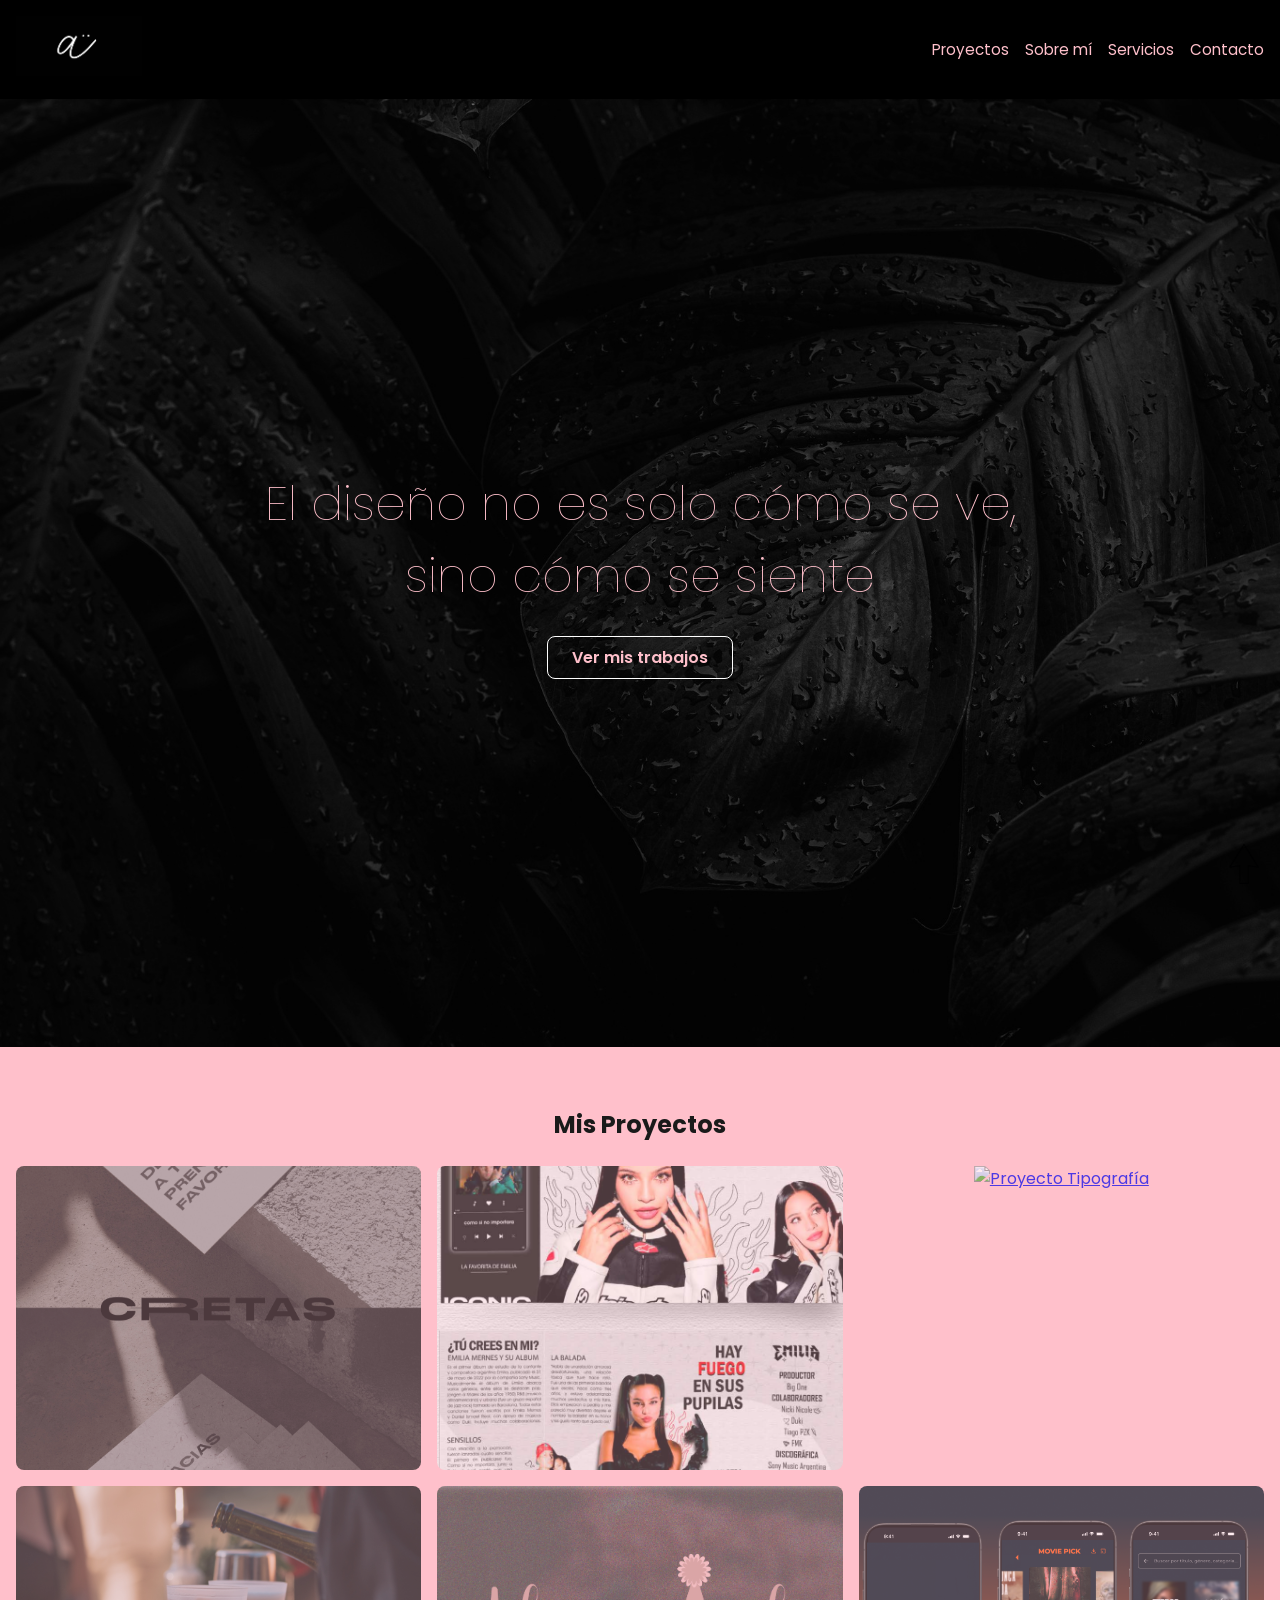
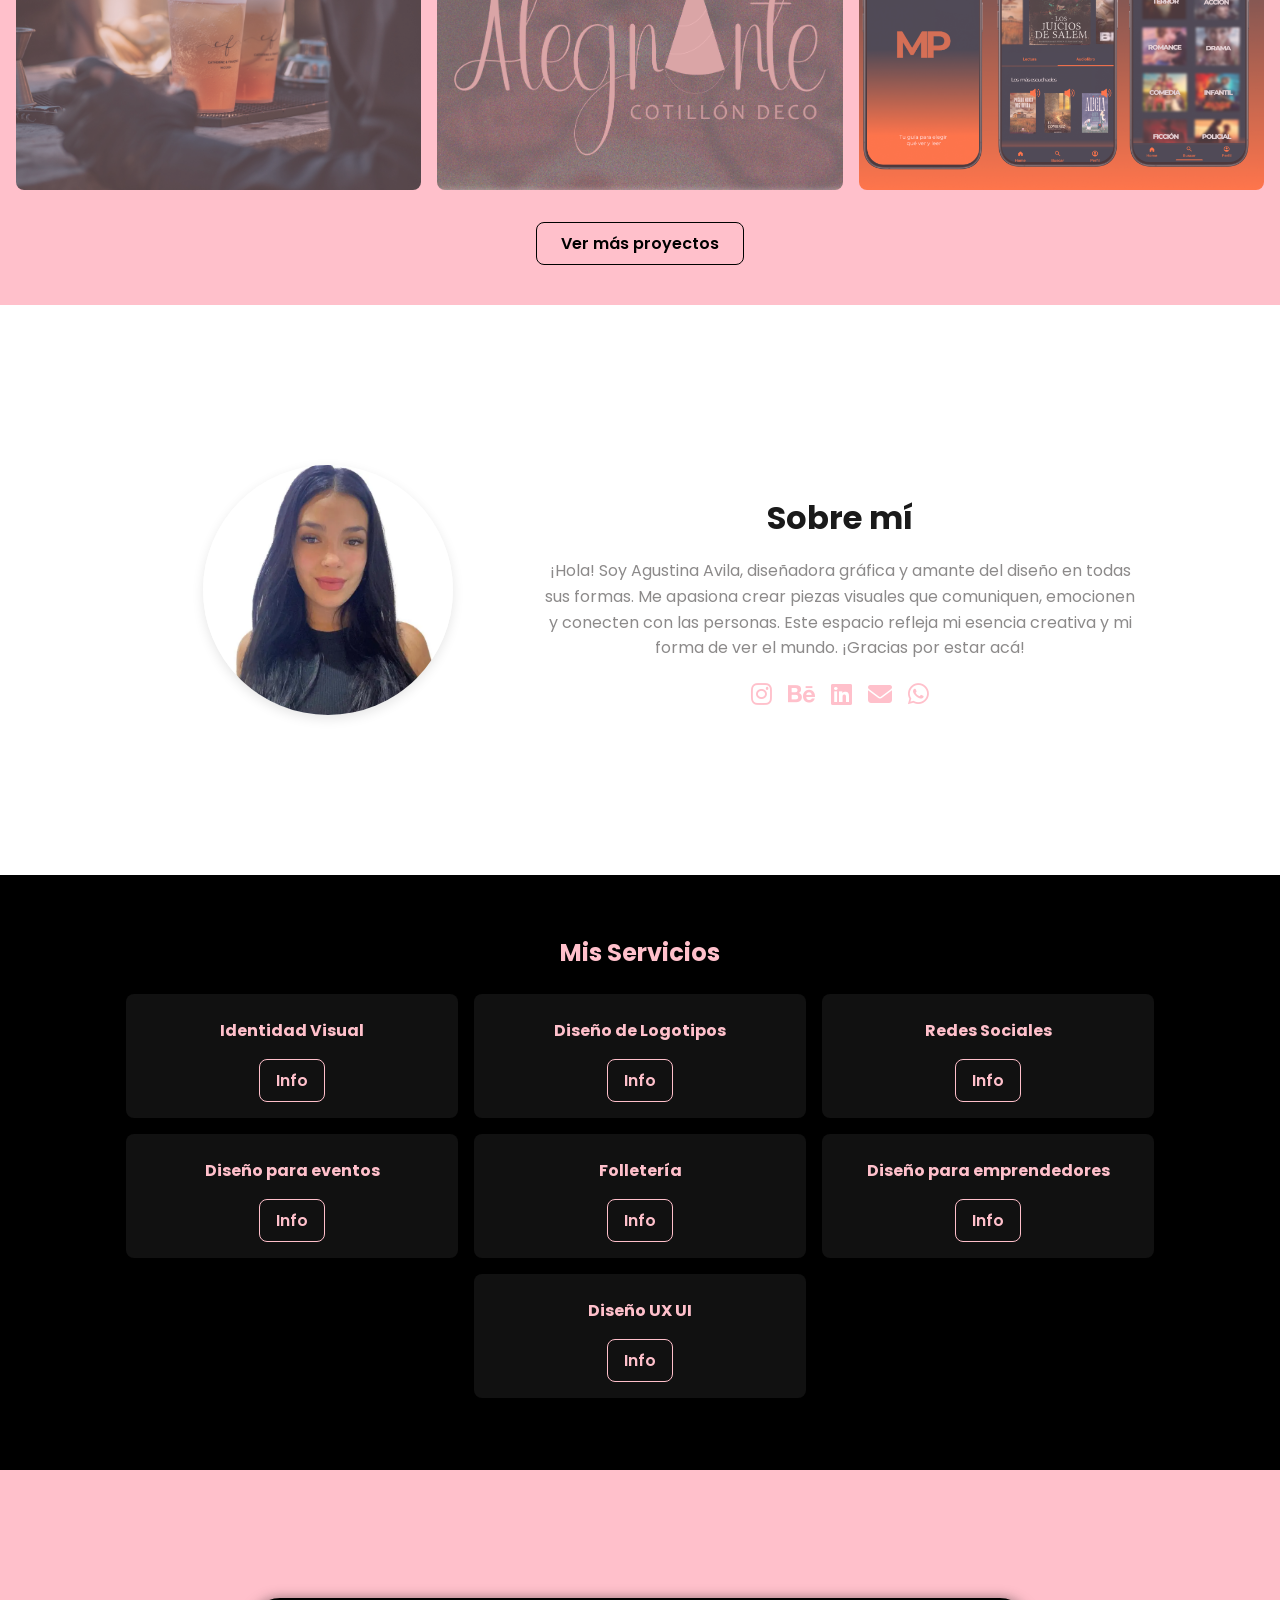
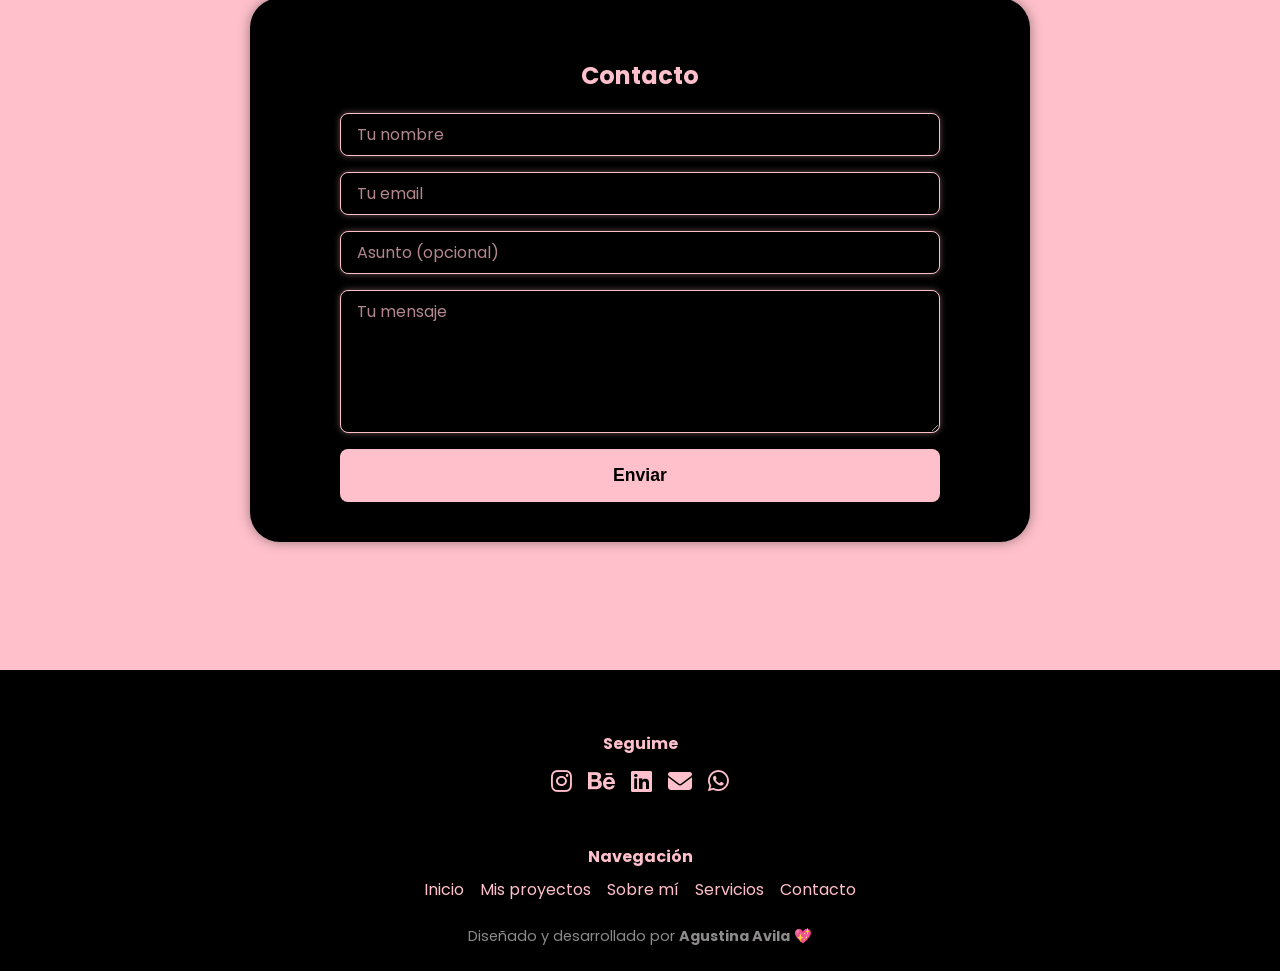
==== index.html @ 0b7abdfb "Primer commit: subir sitio" ====
<!DOCTYPE html>
<html lang="en">

<head>
    <meta charset="UTF-8">
    <meta name="viewport" content="width=device-width, initial-scale=1.0">
    <!-- font -->
    <link href="https://fonts.googleapis.com/css2?family=Poppins:wght@300;400;600;700&display=swap" rel="stylesheet">
    <!-- iconos -->
    <link rel="stylesheet" href="https://cdnjs.cloudflare.com/ajax/libs/font-awesome/6.5.0/css/all.min.css">

    <link rel="stylesheet" href="./assets/css/styles.css">

    <link rel="shortcut icon" href="./assets/img/logo.jpg" type="image/x-icon">

    <title>Agustina Designs</title>
</head>

<body>

    <!-- Barra de navegacion -->
    <header class="navbar">
        <a href="#">
            <img class="logo" src="./assets/img/logo.jpg" alt="Logo Agustina Designs" />
        </a>

        <!-- Checkbox oculto para toggle -->
        <input type="checkbox" id="menu-toggle" hidden />

        <!-- Label que actúa como botón hamburguesa -->
        <label for="menu-toggle" class="menu-icon">
            <i class="fas fa-bars"></i>
        </label>

        <!-- Menú de navegación -->
        <nav class="nav-links">
            <a href="#proyectos">Proyectos</a>
            <a href="#sobremi">Sobre mí</a>
            <a href="#servicios">Servicios</a>
            <a href="#contacto">Contacto</a>
        </nav>
    </header>


    <!-- banner de bienvenida / portada -->
    <section class="hero">
        <div class="hero-content">
            <h1>El diseño no es solo cómo se ve, sino cómo se siente</h1>
            <a href="#proyectos" class="hero-button">Ver mis trabajos</a>
        </div>
    </section>

    <!-- Seccion proyectos -->
    <section id="proyectos" class="proyectos">
        <h2>Mis Proyectos</h2>
        <div class="grid-proyectos">
            <a href="https://www.behance.net/gallery/206554739/CRETAS-design1" target="_blank">
                <img src="./assets/img/img-cretas.jpg" alt="Proyecto Cretas">
            </a>
            <a href="https://www.behance.net/gallery/211068547/Folleteria" target="_blank">
                <img src="./assets/img/img-proyecto-emilia.png" alt="Proyecto Emilia">
            </a>
            <a href="./assets/pdf/proyecto-tipografia.pdf" download>
                <img src="./assets/img/img-proyecto-tipografia.png" alt="Proyecto Tipografía">
            </a>
            <a href="https://www.behance.net/gallery/224689191/Wedding" target="_blank">
                <img src="./assets/img/img-proyeto-casamiento.jpg" alt="Proyecto casamiento">
            </a>
            <a href="https://www.behance.net/gallery/206513381/Deco" target="_blank">
                <img src="./assets/img/img-proyecto-alegrarte.jpg" alt="Proyecto alegrarte">
            </a>
            <a href="https://www.figma.com/proto/r5nTq6IrLncI5zZNa2YI8V/MoviePick?node-id=57-810" target="_blank">
                <img src="./assets/img/proyecto-moviepick.png" alt="Proyecto moviePick">
            </a>
        </div>
        <div class="ver-mas">
            <a href="https://www.behance.net/agustinaavila5" target="_blank" class="boton-ver-mas">
                Ver más proyectos
            </a>
        </div>
    </section>

    <!-- Sobre mí -->
    <section id="sobremi" class="sobremi">
        <div class="sobremi-contenedor">
            <div class="sobremi-imagen">
                <img src="./assets/img/Perfil.webp" alt="Foto de Agustina Avila">
            </div>
            <div class="sobremi-texto">
                <h2>Sobre mí</h2>
                <p>¡Hola! Soy Agustina Avila, diseñadora gráfica y amante del diseño en todas sus formas. Me apasiona
                    crear piezas visuales que comuniquen, emocionen y conecten con las personas. Este espacio refleja mi esencia creativa y mi forma de ver el mundo. ¡Gracias por
                    estar acá!</p>
                <div class="footer-section redes">
                    <div class="iconos-redes sobre-mi">
                        <a href="https://www.instagram.com/agustinadesigns" target="_blank" aria-label="Instagram">
                            <i class="fab fa-instagram"></i>
                        </a>
                        <a href="https://www.behance.net/agustinaavila5" target="_blank" aria-label="Behance">
                            <i class="fab fa-behance"></i>
                        </a>
                        <a href="https://www.linkedin.com/in/agustina-avila05" target="_blank" aria-label="LinkedIn">
                            <i class="fab fa-linkedin"></i>
                        </a>
                        <a href="mailto:agustinaavila05@gmail.com" aria-label="Email">
                            <i class="fas fa-envelope"></i>
                        </a>
                        <a href="https://wa.me/5491156070568" target="_blank" aria-label="WhatsApp">
                            <i class="fab fa-whatsapp"></i>
                        </a>
                    </div>
                </div>
            </div>
        </div>
    </section>

    <!-- Servicios -->
    <section id="servicios" class="servicios">
        <h2>Mis Servicios</h2>
        <div class="grid-servicios">
            <div class="card-servicio">
                <h3>Identidad Visual</h3>
                <a href="https://wa.me/5491156070568?text=Hola%20Agustina!%20Quiero%20más%20info%20sobre%20Identidad%20Visual"
                    target="_blank" class="btn-servicio">Info</a>
            </div>

            <div class="card-servicio">
                <h3>Diseño de Logotipos</h3>
                <a href="https://wa.me/5491156070568?text=Hola%20Agustina!%20Quiero%20más%20info%20sobre%20Diseño%20de%20Logotipos"
                    target="_blank" class="btn-servicio">Info</a>
            </div>

            <div class="card-servicio">
                <h3>Redes Sociales</h3>
                <a href="https://wa.me/5491156070568?text=Hola%20Agustina!%20Quiero%20más%20info%20sobre%20Diseño%20para%20Redes%20Sociales"
                    target="_blank" class="btn-servicio">Info</a>
            </div>

            <div class="card-servicio">
                <h3>Diseño para eventos</h3>
                <a href="https://wa.me/5491156070568?text=Hola%20Agustina!%20Quiero%20más%20info%20sobre%20Diseño%20para%20Redes%20Sociales"
                    target="_blank" class="btn-servicio">Info</a>
            </div>
            <div class="card-servicio">
                <h3>Folletería</h3>
                <a href="https://wa.me/5491156070568?text=Hola%20Agustina!%20Quiero%20más%20info%20sobre%20Diseño%20para%20Redes%20Sociales"
                    target="_blank" class="btn-servicio">Info</a>
            </div>
            <div class="card-servicio">
                <h3>Diseño para emprendedores</h3>
                <a href="https://wa.me/5491156070568?text=Hola%20Agustina!%20Quiero%20más%20info%20sobre%20Diseño%20para%20Redes%20Sociales"
                    target="_blank" class="btn-servicio">Info</a>
            </div>
            <div class="card-servicio">
                <h3>Diseño UX UI</h3>
                <a href="https://wa.me/5491156070568?text=Hola%20Agustina!%20Quiero%20más%20info%20sobre%20Diseño%20para%20Redes%20Sociales"
                    target="_blank" class="btn-servicio">Info</a>
            </div>
        </div>
    </section>

    <!-- Seccion contacto -->
    <section class="contacto" id="contacto">
        <div class="contacto-contenedor">
            <h2>Contacto</h2>
            <form action="https://formspree.io/f/mqabbegp" method="POST" class="formulario-contacto">
                <input type="text" name="name" placeholder="Tu nombre" required />
                <input type="email" name="email" placeholder="Tu email" required />
                <input type="text" name="subject" placeholder="Asunto (opcional)" />
                <textarea name="message" rows="5" placeholder="Tu mensaje" required></textarea>

                <!-- Para redirigir a una página de gracias -->
                <input type="hidden" name="_redirect" value="gracias.html" />

                <button type="submit" class="btn-contacto">Enviar</button>
            </form>
        </div>
    </section>


    <!-- Footer -->
    <footer class="footer">
        <div class="footer-content">

            <div class="footer-section redes">
                <h4>Seguime</h4>
                <div class="iconos-redes">
                    <a href="https://www.instagram.com/agustinadesigns" target="_blank" aria-label="Instagram">
                        <i class="fab fa-instagram"></i>
                    </a>
                    <a href="https://www.behance.net/agustinaavila5" target="_blank" aria-label="Behance">
                        <i class="fab fa-behance"></i>
                    </a>
                    <a href="https://www.linkedin.com/in/agustina-avila05" target="_blank" aria-label="LinkedIn">
                        <i class="fab fa-linkedin"></i>
                    </a>
                    <a href="mailto:agustinaavila05@gmail.com" aria-label="Email">
                        <i class="fas fa-envelope"></i>
                    </a>
                    <a href="https://wa.me/5491156070568" target="_blank" aria-label="WhatsApp">
                        <i class="fab fa-whatsapp"></i>
                    </a>
                </div>
            </div>

            <div class="footer-section nav-footer">
                <h4>Navegación</h4>
                <nav class="footer-nav-links">
                    <a href="#">Inicio</a>
                    <a href="#proyectos">Mis proyectos</a>
                    <a href="#sobremi">Sobre mí</a>
                    <a href="#servicios">Servicios</a>
                    <a href="#contacto">Contacto</a>
                </nav>
            </div>

            <div class="footer-section creditos">
                <p>Diseñado y desarrollado por <strong>Agustina Avila</strong> 💖</p>
            </div>

        </div>
    </footer>

    <!-- flecha para subir -->
    <a href="#" class="btn-subir">
        <img src="./assets/img/flecha.png" alt="Ir arriba">
    </a>

</body>

</html>
---- assets/css/styles.css ----
:root {
    --color-blanco: #ffffff;
    --color-text: #1a1a1a;
    --color-link: #333333;
    --color-gris: #8c8a8a;
    --color-negro: #000000;
    --color-rosa: pink;

    --font-primary: 'Poppins', sans-serif;
    --font-lighter: 'lighter';

    --spacing-xs: 4px;
    --spacing-sm: 8px;
    --spacing-md: 16px;
    --spacing-lg: 24px;
    --spacing-xl: 40px;

    --max-width: 768px;
    --border-radius: 8px;
}


body {
    font-family: var(--font-primary);
    margin: 0;
}

/* El label (botón hamburguesa) solo se muestra en mobile */
.menu-icon {
    font-size: 2rem;
    color: var(--color-rosa);
    cursor: pointer;
    display: block;
    user-select: none;
}

/* Por defecto en mobile: ocultamos el menú */
.nav-links {
    display: none;
    flex-direction: column;
    gap: var(--spacing-sm);
    background-color: var(--color-negro);
    padding: var(--spacing-md);
    position: absolute;
    top: 70px;
    right: 0;
    left: 0;
    z-index: 1000;
}


/* Checkbox activado: menú visible */
#menu-toggle:checked+.menu-icon+.nav-links {
    display: flex;
}


.navbar {
    display: flex;
    justify-content: space-between;
    align-items: center;
    padding: var(--spacing-md);
    background-color: var(--color-negro);
    position: sticky;
    top: 0;
    z-index: 1000;
}

.nav-links a {
    font-size: 1.2rem;
    padding: var(--spacing-sm) 0;
    border-bottom: 1px solid var(--color-rosa);
    color: var(--color-rosa);
    text-decoration: none;
}

.nav-links a:hover {
    color: var(--color-link);
}


.logo {
    height: 60px;
    width: auto;
    object-fit: contain;
}

.logo:hover {
    transform: scale(1.03);
}

.hero {
    background-image: url('../img/portada.jpg');
    background-size: cover;
    background-position: center;
    background-repeat: no-repeat;
    height: 100vh;
    display: flex;
    align-items: center;
    justify-content: center;
    padding: var(--spacing-lg);
    text-align: center;
    color: var(--color-blanco);
    position: relative;
}

/* Fondo oscuro semi-transparente encima de la imagen */
.hero::before {
    content: "";
    position: absolute;
    inset: 0;
    background: rgba(0, 0, 0, 0.5);
    z-index: 0;
}

.hero-content {
    position: relative;
    z-index: 1;
    max-width: var(--max-width);
}

.hero-content h1 {
    font-size: 3rem;
    font-weight: 100;
    margin-bottom: var(--spacing-lg);
    color: var(--color-rosa);
    margin-top: 0;
}

.hero-button {
    display: inline-block;
    padding: var(--spacing-sm) var(--spacing-lg);
    background-color: transparent;
    color: var(--color-rosa);
    border: solid 1px var(--color-blanco);
    text-decoration: none;
    font-weight: 600;
    border-radius: var(--border-radius);
    transition: background-color 0.3s ease, color 0.3s ease;
}

.hero-button:hover {
    background-color: var(--color-rosa);
    color: var(--color-negro);
    border: solid 1px var(--color-negro);
}


.proyectos {
    padding: var(--spacing-xl) var(--spacing-md);
    background-color: var(--color-rosa);
    text-align: center;
}

.proyectos h2 {
    font-size: 1.5rem;
    margin-bottom: var(--spacing-lg);
    color: var(--color-text);
}

/* Layout base (scroll carrusel para mobile) */
.grid-proyectos {
    display: flex;
    overflow-x: auto;
    scroll-snap-type: x mandatory;
    gap: var(--spacing-md);
    padding-bottom: var(--spacing-sm);
    scroll-behavior: smooth;
}

.grid-proyectos a {
    position: relative;
    flex: 0 0 80%;
    scroll-snap-align: center;
    aspect-ratio: 4 / 3;
    border-radius: var(--border-radius);
    overflow: hidden;
    display: block;
}

.grid-proyectos img {
    width: 100%;
    height: 100%;
    object-fit: cover;
    opacity: 0.7;
    transition: opacity 0.3s ease, transform 0.3s ease;
}

.grid-proyectos a:hover img {
    opacity: 1;
    transform: scale(1.03);
}

.ver-mas {
    margin-top: var(--spacing-lg);
    text-align: center;
}

.boton-ver-mas {
    display: inline-block;
    padding: var(--spacing-sm) var(--spacing-lg);
    background-color: transparent;
    border: solid 1px var(--color-negro);
    color: var(--color-negro);
    text-decoration: none;
    font-weight: 600;
    border-radius: var(--border-radius);
    transition: background-color 0.3s ease, color 0.3s ease;
}

.boton-ver-mas:hover {
    background-color: var(--color-negro);
    color: var(--color-rosa);
}

.btn-subir {
    position: fixed;
    bottom: var(--spacing-md);
    right: var(--spacing-md);
    z-index: 1000;
    width: 40px;
    height: 40px;
    cursor: pointer;
    transition: opacity 0.3s ease, transform 0.3s ease;
}

.btn-subir:hover {
    opacity: 1;
    transform: scale(1.5);
}

.btn-subir img {
    width: 100%;
    height: 100%;
    object-fit: contain;
}

.footer {
    background-color: var(--color-negro);
    color: var(--color-blanco);
    padding: var(--spacing-xl) var(--spacing-md) var(--spacing-lg);
    text-align: center;
}

.footer-content {
    display: flex;
    flex-direction: column;
    align-items: center;
    gap: var(--spacing-lg);
}

.footer-section h4 {
    font-size: 1rem;
    margin-bottom: var(--spacing-sm);
    color: var(--color-rosa);
}

.iconos-redes {
    display: flex;
    gap: var(--spacing-md);
    justify-content: center;
    flex-wrap: wrap;
}

.iconos-redes a {
    color: var(--color-rosa);
    font-size: 1.5rem;
    transition: transform 0.3s ease, color 0.3s ease;
}

.iconos-redes a:hover {
    transform: scale(1.2);
    color: var(--color-blanco);
}

.sobre-mi a:hover {
    transform: scale(1.2);
    color: var(--color-negro);
}

.footer-nav-links {
    display: flex;
    gap: var(--spacing-md);
    flex-wrap: wrap;
    justify-content: center;
}

.footer-nav-links a {
    color: var(--color-rosa);
    text-decoration: none;
    font-weight: 400;
    transition: color 0.3s ease;
}

.footer-nav-links a:hover {
    color: var(--color-gris);
}

.creditos p {
    font-size: 0.9rem;
    color: var(--color-gris);
    margin: 0;
}

.sobremi {
    background-color: var(--color-blanco);
    padding: 10rem var(--spacing-md);
}

.sobremi-contenedor {
    display: flex;
    flex-direction: column;
    align-items: center;
    gap: var(--spacing-lg);
    max-width: 1000px;
    margin: 0 auto;
}

.sobremi-imagen img {
    width: 250px;
    height: 250px;
    object-fit: cover;
    border-radius: 50%;
    box-shadow: 0 4px 12px rgba(0, 0, 0, 0.1);
    transition: transform 0.3s ease;
}

.sobremi-imagen img:hover {
    transform: scale(1.03);
}

.sobremi-texto {
    text-align: center;
    max-width: 600px;
}

.sobremi-texto h2 {
    font-size: 2rem;
    color: var(--color-text);
    margin-bottom: var(--spacing-md);
}

.sobremi-texto p {
    font-size: 1rem;
    line-height: 1.6;
    color: var(--color-gris);
}

.servicios {
    background-color: var(--color-negro);
    color: var(--color-rosa);
    padding: var(--spacing-xl) var(--spacing-md);
    text-align: center;
}

.servicios h2 {
    font-size: 1.5rem;
    margin-bottom: var(--spacing-lg);
}

.grid-servicios {
    margin-bottom: var(--spacing-lg);
    display: flex;
    overflow-x: auto;
    scroll-snap-type: x mandatory;
    gap: var(--spacing-md);
    padding-bottom: var(--spacing-sm);
    scroll-behavior: smooth;
}

.card-servicio {
    flex: 0 0 80%;
    scroll-snap-align: center;
    max-width: 300px;
    background-color: #111;
    border-radius: var(--border-radius);
    padding: var(--spacing-md);
    display: flex;
    flex-direction: column;
    align-items: center;
    text-align: center;
    gap: var(--spacing-sm);
    transition: transform 0.3s ease;
}


.card-servicio:hover {
    transform: scale(1.03);
}

.icono-servicio {
    font-size: 2rem;
    color: var(--color-rosa);
}

.card-servicio h3 {
    font-size: 1rem;
    margin: var(--spacing-sm) 0;
}

.btn-servicio {
    background-color: transparent;
    color: var(--color-rosa);
    border: 1px solid var(--color-rosa);
    border-radius: var(--border-radius);
    padding: var(--spacing-sm) var(--spacing-md);
    text-decoration: none;
    font-weight: 600;
    transition: background-color 0.3s ease, color 0.3s ease;
}

.btn-servicio:hover {
    background-color: var(--color-rosa);
    color: var(--color-negro);
}


.contacto {
    background-color: var(--color-rosa);
    padding: 4rem 1.5rem;
    /* menos padding para móvil */
}

.contacto-contenedor {
    background-color: var(--color-negro);
    color: var(--color-rosa);
    padding: var(--spacing-lg) var(--spacing-md);
    max-width: 100%;
    /* que ocupe todo el ancho en móvil */
    margin: 0 auto;
    border-radius: 30px;
    box-shadow: 0 0 12px rgba(43, 43, 43, 0.5);
    text-align: center;
}

.formulario-contacto {
    display: flex;
    flex-direction: column;
    gap: var(--spacing-md);
    width: 100%;
}

.formulario-contacto input,
.formulario-contacto textarea {
    background-color: var(--color-negro);
    border: 1.5px solid var(--color-rosa);
    border-radius: var(--border-radius);
    color: var(--color-rosa);
    padding: var(--spacing-sm) var(--spacing-md);
    font-size: 1rem;
    font-family: var(--font-primary);
    transition: border-color 0.3s ease;
    resize: vertical;
    outline: none;
    box-shadow: 0 0 6px rgba(255, 192, 203, 0.4);
}

.formulario-contacto input::placeholder,
.formulario-contacto textarea::placeholder {
    color: var(--color-rosa);
    opacity: 0.7;
}

.formulario-contacto input:focus,
.formulario-contacto textarea:focus {
    border-color: var(--color-blanco);
    box-shadow: 0 0 10px var(--color-rosa);
}

.btn-contacto {
    background-color: var(--color-rosa);
    color: var(--color-negro);
    border: none;
    border-radius: var(--border-radius);
    padding: var(--spacing-md);
    font-weight: 700;
    font-size: 1.1rem;
    cursor: pointer;
    transition: background-color 0.3s ease, box-shadow 0.3s ease;
}

.btn-contacto:hover,
.btn-contacto:focus {
    background-color: var(--color-negro);
    color: var(--color-rosa);
    border: solid 1px;
}

/* Tablet: 2 columnas */
@media (min-width: 768px) {

    .navbar {
        display: flex;
        justify-content: space-between;
        align-items: center;
        padding: var(--spacing-md);
        background-color: var(--color-negro);
        position: sticky;
        top: 0;
        z-index: 1000;
    }

    .menu-icon {
        display: none;
    }

    .nav-links {
        display: flex !important;
        flex-direction: row;
        gap: var(--spacing-md);
        background-color: transparent;
        padding: 0;
        position: static;
    }

    .nav-links a {
        padding: 0;
        border: none;
        font-size: 0.95rem;
    }

    .grid-proyectos {
        display: grid;
        grid-template-columns: repeat(2, 1fr);
        gap: var(--spacing-md);
        overflow: visible;
    }

    .grid-servicios {
        display: grid;
        grid-template-columns: repeat(2, 1fr);
        overflow: visible;
    }

    .sobremi-contenedor {
        flex-direction: row;
        align-items: center;
        text-align: left;
    }

    .sobremi-imagen {
        flex: 1;
        display: flex;
        justify-content: center;
    }

    .sobremi-texto {
        flex: 2;
    }

    .contacto {
        padding: 6rem var(--spacing-md);
    }

    .contacto-contenedor {
        max-width: var(--max-width);
        padding: var(--spacing-xl) var(--spacing-xl);
        text-align: left;
    }

    .formulario-contacto {
        max-width: 600px;
        margin: 0 auto;
    }
}

/* Desktop: 3 columnas */
@media (min-width: 1024px) {
    .grid-proyectos {
        grid-template-columns: repeat(3, 1fr);
    }

    .grid-servicios {
        display: flex;
        flex-wrap: wrap;
        gap: var(--spacing-md);
        justify-content: center;
    }

    .contacto {
        padding: 8rem var(--spacing-lg);
    }

    .contacto-contenedor {
        max-width: 700px;
        padding: var(--spacing-xl) var(--spacing-xl);
        text-align: center;
    }
}
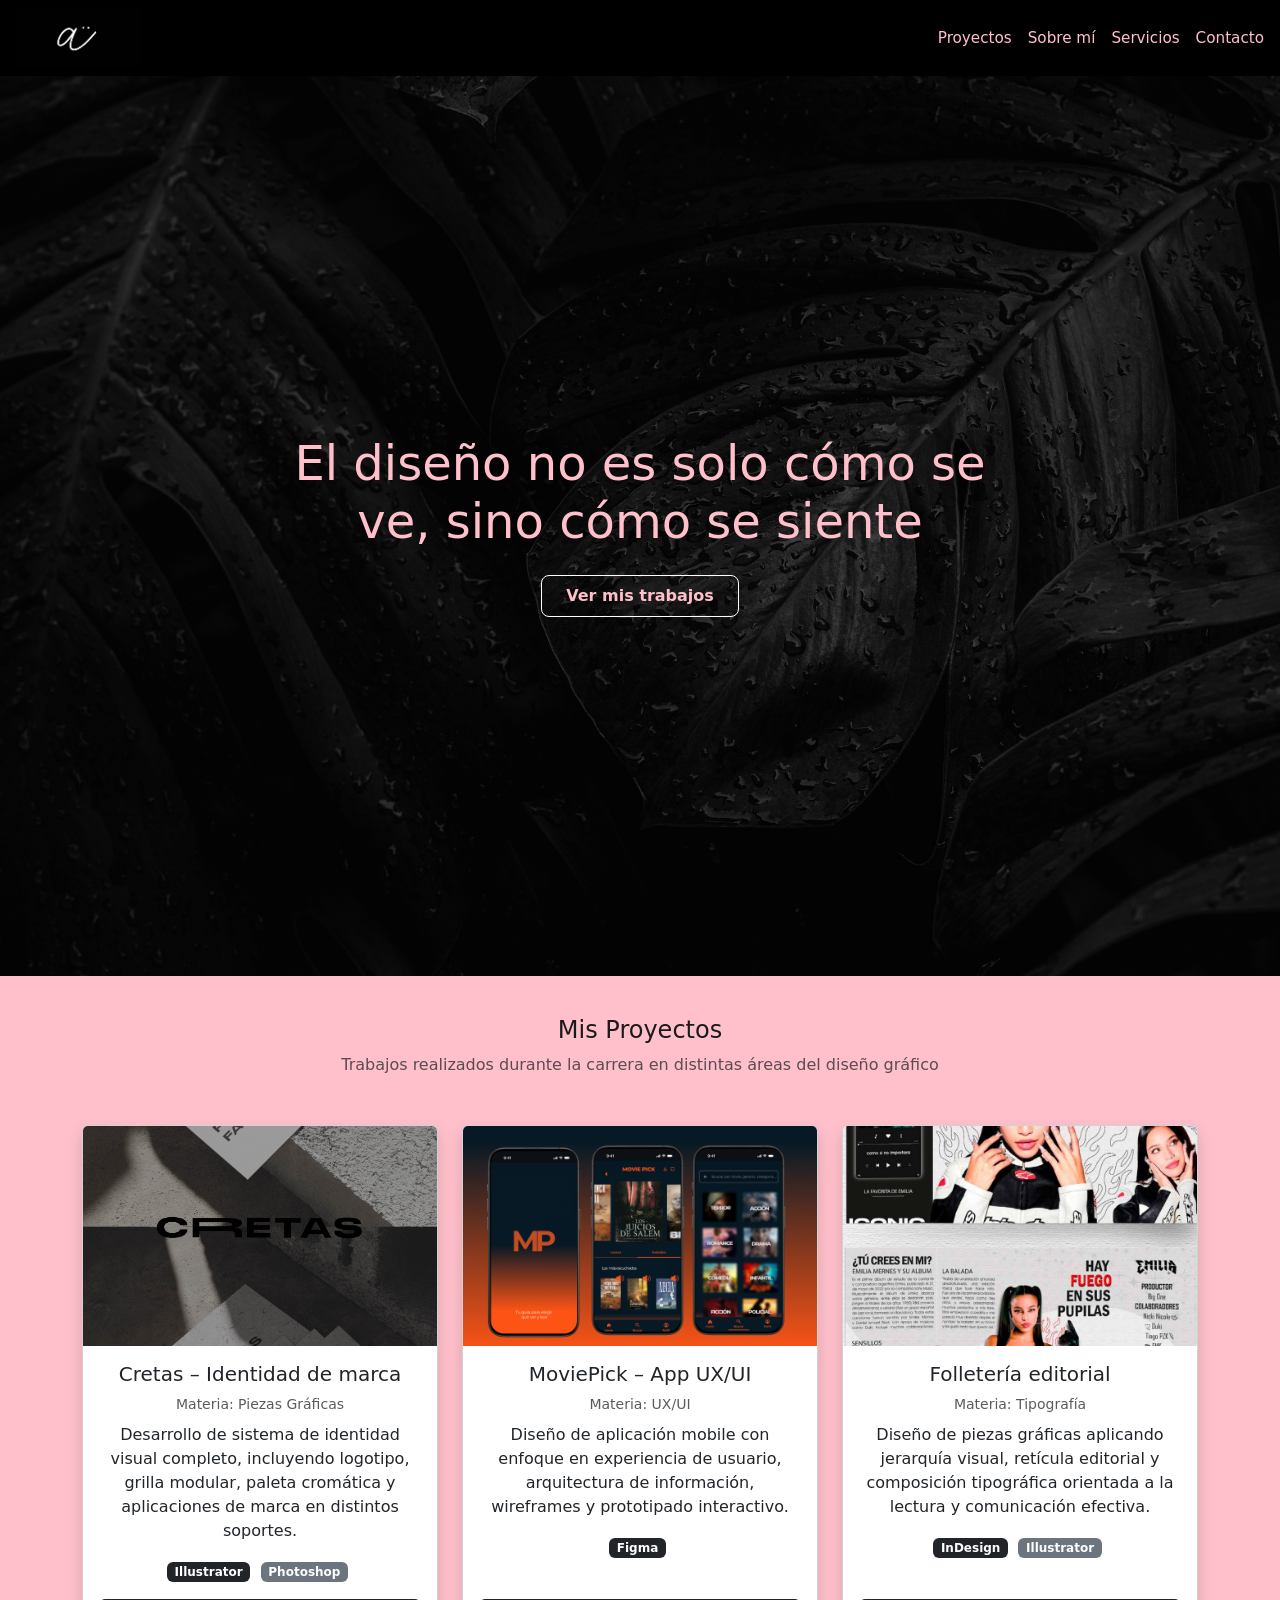
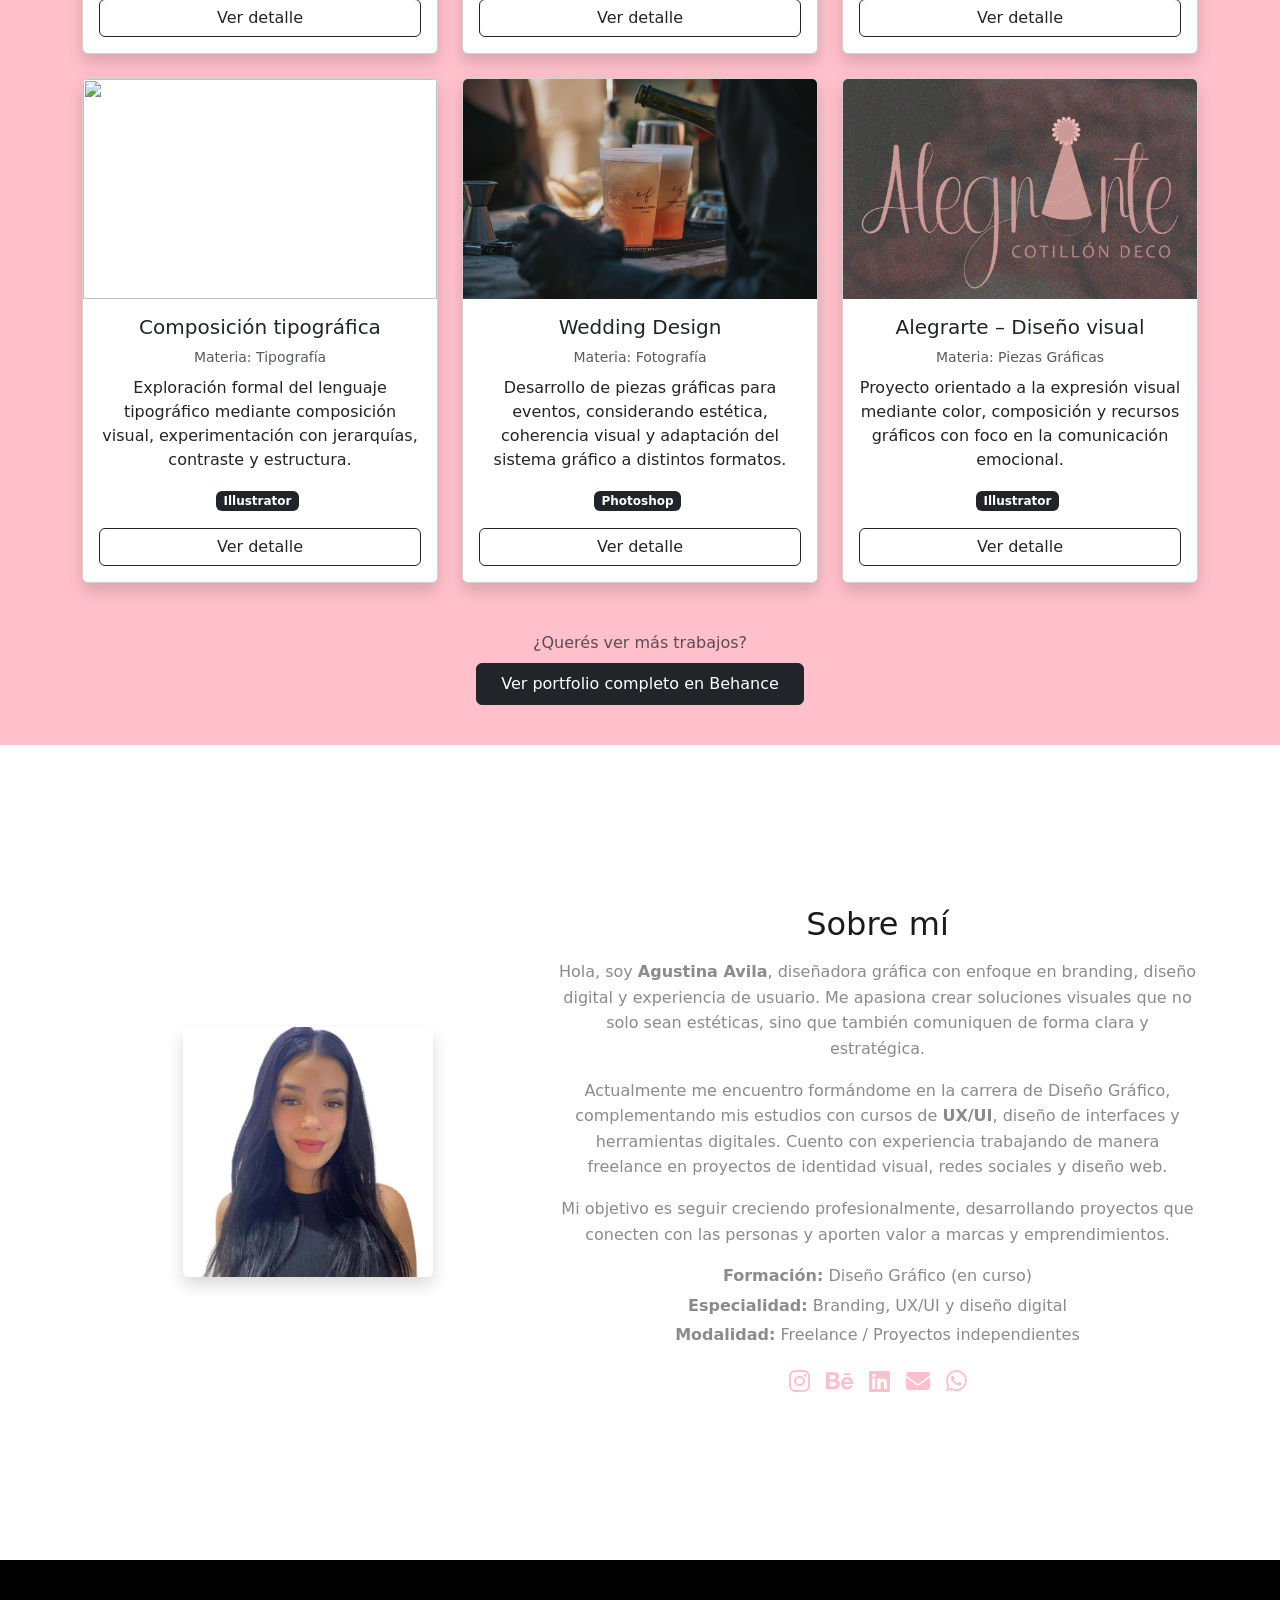
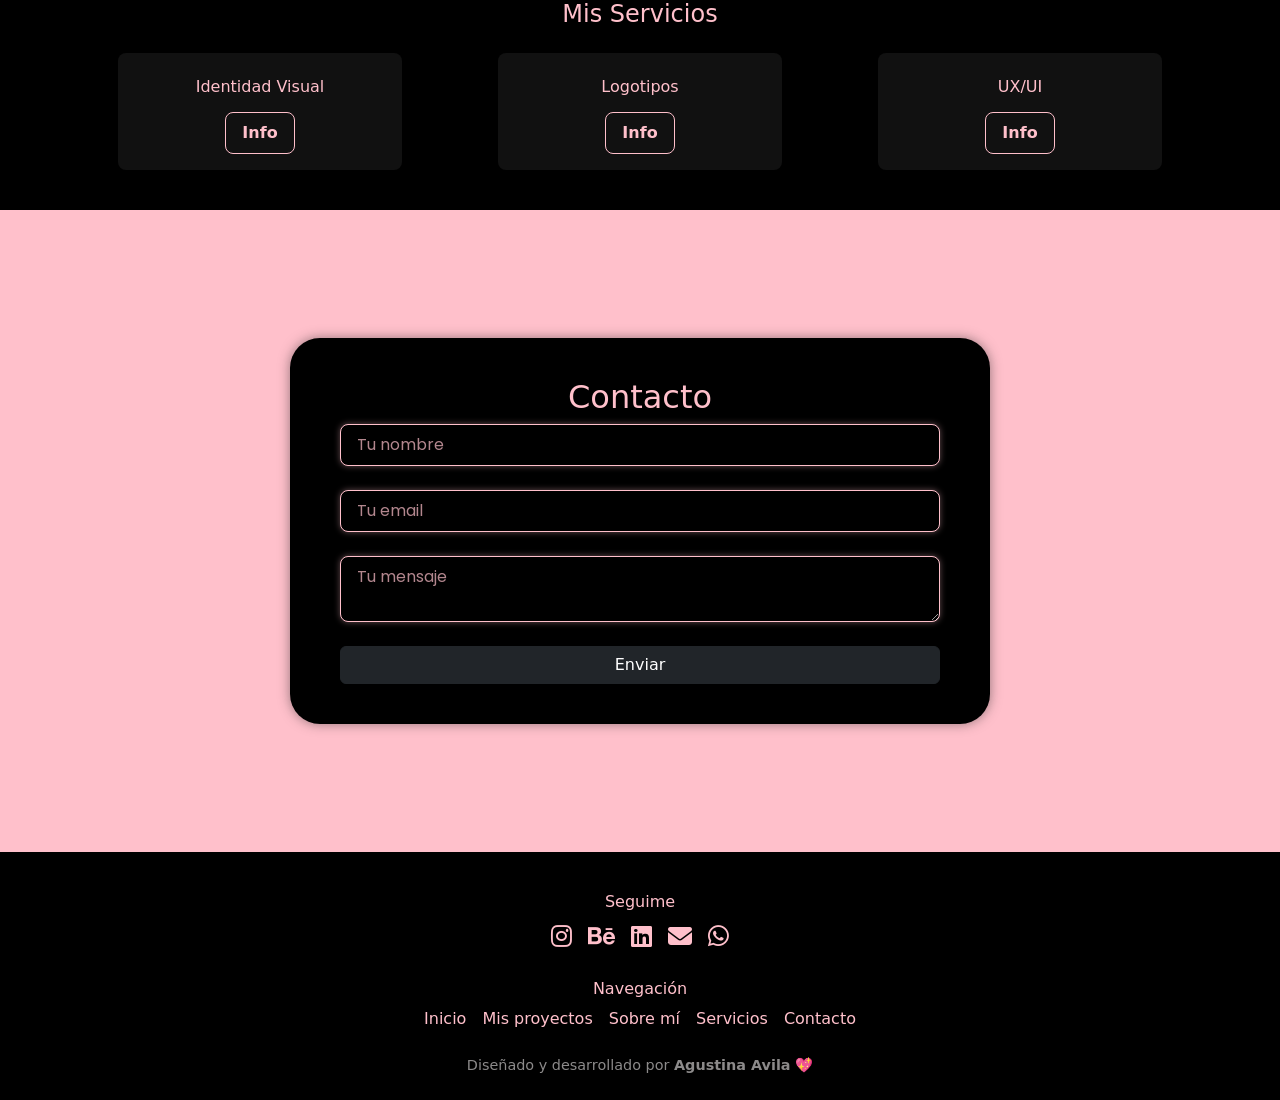
==== commit 2a79b2f2: "update" ====
--- a/index.html
+++ b/index.html
@@ -1,231 +1,810 @@
-<!DOCTYPE html>
+<!doctype html>
 <html lang="en">
-
-<head>
-    <meta charset="UTF-8">
-    <meta name="viewport" content="width=device-width, initial-scale=1.0">
-    <!-- font -->
-    <link href="https://fonts.googleapis.com/css2?family=Poppins:wght@300;400;600;700&display=swap" rel="stylesheet">
-    <!-- iconos -->
-    <link rel="stylesheet" href="https://cdnjs.cloudflare.com/ajax/libs/font-awesome/6.5.0/css/all.min.css">
-
-    <link rel="stylesheet" href="./assets/css/styles.css">
-
-    <link rel="shortcut icon" href="./assets/img/logo.jpg" type="image/x-icon">
+  <head>
+    <meta charset="UTF-8" />
+    <meta name="viewport" content="width=device-width, initial-scale=1.0" />
+
+    <!-- fonts -->
+    <link
+      href="https://fonts.googleapis.com/css2?family=Poppins:wght@300;400;600;700&display=swap"
+      rel="stylesheet"
+    />
+
+    <!-- icons -->
+    <link
+      rel="stylesheet"
+      href="https://cdnjs.cloudflare.com/ajax/libs/font-awesome/6.5.0/css/all.min.css"
+    />
+
+    <!-- styles -->
+    <link rel="stylesheet" href="./styles.css" />
+
+    <!-- bootstrap -->
+    <link
+      href="https://cdn.jsdelivr.net/npm/bootstrap@5.3.3/dist/css/bootstrap.min.css"
+      rel="stylesheet"
+    />
 
     <title>Agustina Designs</title>
-</head>
-
-<body>
-
-    <!-- Barra de navegacion -->
-    <header class="navbar">
-        <a href="#">
-            <img class="logo" src="./assets/img/logo.jpg" alt="Logo Agustina Designs" />
-        </a>
-
-        <!-- Checkbox oculto para toggle -->
-        <input type="checkbox" id="menu-toggle" hidden />
-
-        <!-- Label que actúa como botón hamburguesa -->
-        <label for="menu-toggle" class="menu-icon">
-            <i class="fas fa-bars"></i>
-        </label>
-
-        <!-- Menú de navegación -->
-        <nav class="nav-links">
-            <a href="#proyectos">Proyectos</a>
+  </head>
+
+  <body>
+    <!-- NAV -->
+    <header
+      class="navbar d-flex justify-content-between align-items-center px-3"
+    >
+      <a href="#"><img class="logo" src="./images/logo.jpg" /></a>
+
+      <input type="checkbox" id="menu-toggle" hidden />
+      <label for="menu-toggle" class="menu-icon"
+        ><i class="fas fa-bars"></i
+      ></label>
+
+      <nav class="nav-links">
+        <a href="#proyectos">Proyectos</a>
+        <a href="#sobremi">Sobre mí</a>
+        <a href="#servicios">Servicios</a>
+        <a href="#contacto">Contacto</a>
+      </nav>
+    </header>
+
+    <!-- HERO -->
+    <section
+      class="hero d-flex align-items-center justify-content-center text-center"
+    >
+      <div class="hero-content">
+        <h1>El diseño no es solo cómo se ve, sino cómo se siente</h1>
+        <a href="#proyectos" class="hero-button">Ver mis trabajos</a>
+      </div>
+    </section>
+
+    <!-- PROYECTOS -->
+    <section id="proyectos" class="proyectos">
+      <div class="container">
+        <h2 class="text-center mb-2">Mis Proyectos</h2>
+        <p class="text-center text-muted mb-5">
+          Trabajos realizados durante la carrera en distintas áreas del diseño
+          gráfico
+        </p>
+
+        <div class="row g-4">
+          <!-- PROYECTO 1 -->
+          <div class="col-12 col-sm-6 col-lg-4">
+            <div
+              class="card h-100 shadow proyecto-card"
+              data-tech="Illustrator Photoshop"
+            >
+              <img src="./images/img-cretas.jpg" class="card-img-top" />
+
+              <div class="card-body d-flex flex-column">
+                <h5 class="card-title">Cretas – Identidad de marca</h5>
+
+                <p class="small text-muted mb-2">Materia: Piezas Gráficas</p>
+
+                <p class="card-text">
+                  Desarrollo de sistema de identidad visual completo, incluyendo
+                  logotipo, grilla modular, paleta cromática y aplicaciones de
+                  marca en distintos soportes.
+                </p>
+
+                <div class="mb-3">
+                  <span class="badge bg-dark">Illustrator</span>
+                  <span class="badge bg-secondary">Photoshop</span>
+                </div>
+
+                <button
+                  class="btn btn-outline-dark mt-auto"
+                  data-bs-toggle="modal"
+                  data-bs-target="#modal1"
+                >
+                  Ver detalle
+                </button>
+              </div>
+            </div>
+          </div>
+
+          <!-- PROYECTO 6 -->
+          <div class="col-12 col-sm-6 col-lg-4">
+            <div class="card h-100 shadow proyecto-card" data-tech="Figma">
+              <img src="./images/proyecto-moviepick.png" class="card-img-top" />
+
+              <div class="card-body d-flex flex-column">
+                <h5>MoviePick – App UX/UI</h5>
+
+                <p class="small text-muted mb-2">Materia: UX/UI</p>
+
+                <p>
+                  Diseño de aplicación mobile con enfoque en experiencia de
+                  usuario, arquitectura de información, wireframes y prototipado
+                  interactivo.
+                </p>
+
+                <div class="mb-3">
+                  <span class="badge bg-dark">Figma</span>
+                </div>
+
+                <button
+                  class="btn btn-outline-dark mt-auto"
+                  data-bs-toggle="modal"
+                  data-bs-target="#modal6"
+                >
+                  Ver detalle
+                </button>
+              </div>
+            </div>
+          </div>
+
+          <!-- PROYECTO 2 -->
+          <div class="col-12 col-sm-6 col-lg-4">
+            <div
+              class="card h-100 shadow proyecto-card"
+              data-tech="Illustrator InDesign"
+            >
+              <img
+                src="./images/img-proyecto-emilia.png"
+                class="card-img-top"
+              />
+
+              <div class="card-body d-flex flex-column">
+                <h5>Folletería editorial</h5>
+
+                <p class="small text-muted mb-2">Materia: Tipografía</p>
+
+                <p>
+                  Diseño de piezas gráficas aplicando jerarquía visual, retícula
+                  editorial y composición tipográfica orientada a la lectura y
+                  comunicación efectiva.
+                </p>
+
+                <div class="mb-3">
+                  <span class="badge bg-dark">InDesign</span>
+                  <span class="badge bg-secondary">Illustrator</span>
+                </div>
+
+                <button
+                  class="btn btn-outline-dark mt-auto"
+                  data-bs-toggle="modal"
+                  data-bs-target="#modal2"
+                >
+                  Ver detalle
+                </button>
+              </div>
+            </div>
+          </div>
+
+          <!-- PROYECTO 3 -->
+          <div class="col-12 col-sm-6 col-lg-4">
+            <div
+              class="card h-100 shadow proyecto-card"
+              data-tech="Illustrator"
+            >
+              <img
+                src="./images/img-proyecto-tipografia.png"
+                class="card-img-top"
+              />
+              
+
+              <div class="card-body d-flex flex-column">
+                <h5>Composición tipográfica</h5>
+
+                <p class="small text-muted mb-2">Materia: Tipografía</p>
+
+                <p>
+                  Exploración formal del lenguaje tipográfico mediante
+                  composición visual, experimentación con jerarquías, contraste
+                  y estructura.
+                </p>
+
+                <div class="mb-3">
+                  <span class="badge bg-dark">Illustrator</span>
+                </div>
+
+                <button
+                  class="btn btn-outline-dark mt-auto"
+                  data-bs-toggle="modal"
+                  data-bs-target="#modal3"
+                >
+                  Ver detalle
+                </button>
+              </div>
+            </div>
+          </div>
+
+          <!-- PROYECTO 4 -->
+          <div class="col-12 col-sm-6 col-lg-4">
+            <div class="card h-100 shadow proyecto-card" data-tech="Photoshop">
+              <img
+                src="./images/img-proyeto-casamiento.jpg"
+                class="card-img-top"
+              />
+
+              <div class="card-body d-flex flex-column">
+                <h5>Wedding Design</h5>
+
+                <p class="small text-muted mb-2">Materia: Fotografía</p>
+
+                <p>
+                  Desarrollo de piezas gráficas para eventos, considerando
+                  estética, coherencia visual y adaptación del sistema gráfico a
+                  distintos formatos.
+                </p>
+
+                <div class="mb-3">
+                  <span class="badge bg-dark">Photoshop</span>
+                </div>
+
+                <button
+                  class="btn btn-outline-dark mt-auto"
+                  data-bs-toggle="modal"
+                  data-bs-target="#modal4"
+                >
+                  Ver detalle
+                </button>
+              </div>
+            </div>
+          </div>
+
+          <!-- PROYECTO 5 -->
+          <div class="col-12 col-sm-6 col-lg-4">
+            <div
+              class="card h-100 shadow proyecto-card"
+              data-tech="Illustrator"
+            >
+              <img
+                src="./images/img-proyecto-alegrarte.jpg"
+                class="card-img-top"
+              />
+
+              <div class="card-body d-flex flex-column">
+                <h5>Alegrarte – Diseño visual</h5>
+
+                <p class="small text-muted mb-2">Materia: Piezas Gráficas</p>
+
+                <p>
+                  Proyecto orientado a la expresión visual mediante color,
+                  composición y recursos gráficos con foco en la comunicación
+                  emocional.
+                </p>
+
+                <div class="mb-3">
+                  <span class="badge bg-dark">Illustrator</span>
+                </div>
+
+                <button
+                  class="btn btn-outline-dark mt-auto"
+                  data-bs-toggle="modal"
+                  data-bs-target="#modal5"
+                >
+                  Ver detalle
+                </button>
+              </div>
+            </div>
+          </div>
+        </div>
+
+        <div class="text-center mt-5">
+          <p class="text-muted mb-2">¿Querés ver más trabajos?</p>
+          <a
+            href="https://www.behance.net/agustinaavila5"
+            target="_blank"
+            class="btn btn-dark px-4 py-2"
+          >
+            Ver portfolio completo en Behance
+          </a>
+        </div>
+      </div>
+    </section>
+
+    <!-- SOBRE MI -->
+    <section id="sobremi" class="sobremi">
+      <div class="container">
+        <div class="row align-items-center">
+          <!-- FOTO -->
+          <div class="col-md-5 sobremi-imagen text-center">
+            <img src="./images/Perfil.webp" class="img-fluid rounded shadow" />
+          </div>
+
+          <div class="col-md-7 sobremi-texto">
+            <h2>Sobre mí</h2>
+
+            <p>
+              Hola, soy <strong>Agustina Avila</strong>, diseñadora gráfica con
+              enfoque en branding, diseño digital y experiencia de usuario. Me
+              apasiona crear soluciones visuales que no solo sean estéticas,
+              sino que también comuniquen de forma clara y estratégica.
+            </p>
+
+            <p>
+              Actualmente me encuentro formándome en la carrera de Diseño
+              Gráfico, complementando mis estudios con cursos de
+              <strong>UX/UI</strong>, diseño de interfaces y herramientas
+              digitales. Cuento con experiencia trabajando de manera freelance
+              en proyectos de identidad visual, redes sociales y diseño web.
+            </p>
+
+            <p>
+              Mi objetivo es seguir creciendo profesionalmente, desarrollando
+              proyectos que conecten con las personas y aporten valor a marcas y
+              emprendimientos.
+            </p>
+
+            <div class="mt-3">
+              <p class="mb-1">
+                <strong>Formación:</strong> Diseño Gráfico (en curso)
+              </p>
+              <p class="mb-1">
+                <strong>Especialidad:</strong> Branding, UX/UI y diseño digital
+              </p>
+              <p class="mb-3">
+                <strong>Modalidad:</strong> Freelance / Proyectos independientes
+              </p>
+            </div>
+
+            <!-- REDES -->
+            <div class="iconos-redes sobre-mi mt-3">
+              <a
+                href="https://www.instagram.com/agustinadesigns"
+                target="_blank"
+                ><i class="fab fa-instagram"></i
+              ></a>
+              <a href="https://www.behance.net/agustinaavila5" target="_blank"
+                ><i class="fab fa-behance"></i
+              ></a>
+              <a
+                href="https://www.linkedin.com/in/agustina-avila05"
+                target="_blank"
+                ><i class="fab fa-linkedin"></i
+              ></a>
+              <a href="mailto:agustinaavila05@gmail.com"
+                ><i class="fas fa-envelope"></i
+              ></a>
+              <a href="https://wa.me/5491156070568" target="_blank"
+                ><i class="fab fa-whatsapp"></i
+              ></a>
+            </div>
+          </div>
+        </div>
+      </div>
+    </section>
+
+    <!-- SERVICIOS -->
+    <section id="servicios" class="servicios">
+      <div class="container">
+        <h2>Mis Servicios</h2>
+
+        <div class="row g-4">
+          <div class="col-md-4 d-flex justify-content-center">
+            <div class="card-servicio text-center">
+              <h3>Identidad Visual</h3>
+              <a href="#" class="btn-servicio">Info</a>
+            </div>
+          </div>
+
+          <div class="col-md-4 d-flex justify-content-center">
+            <div class="card-servicio text-center">
+              <h3>Logotipos</h3>
+              <a href="#" class="btn-servicio">Info</a>
+            </div>
+          </div>
+
+          <div class="col-md-4 d-flex justify-content-center">
+            <div class="card-servicio text-center">
+              <h3>UX/UI</h3>
+              <a href="#" class="btn-servicio">Info</a>
+            </div>
+          </div>
+        </div>
+      </div>
+    </section>
+
+    <!-- CONTACTO -->
+    <section class="contacto" id="contacto">
+      <div class="container">
+        <div class="contacto-contenedor">
+          <h2>Contacto</h2>
+
+          <form
+            class="formulario-contacto"
+            action="https://formspree.io/f/mqabbegp"
+            method="POST"
+          >
+            <input
+              type="text"
+              name="nombre"
+              placeholder="Tu nombre"
+              class="form-control mb-2"
+            />
+
+            <input
+              type="email"
+              name="email"
+              placeholder="Tu email"
+              class="form-control mb-2"
+            />
+
+            <textarea
+              name="mensaje"
+              placeholder="Tu mensaje"
+              class="form-control mb-2"
+            ></textarea>
+
+            <button type="submit" class="btn btn-dark">Enviar</button>
+          </form>
+        </div>
+      </div>
+    </section>
+
+    <!-- FOOTER -->
+    <footer class="footer">
+      <div class="footer-content container">
+        <div class="footer-section redes">
+          <h4>Seguime</h4>
+          <div class="iconos-redes">
+            <a href="#"><i class="fab fa-instagram"></i></a>
+            <a href="#"><i class="fab fa-behance"></i></a>
+            <a href="#"><i class="fab fa-linkedin"></i></a>
+            <a href="#"><i class="fas fa-envelope"></i></a>
+            <a href="#"><i class="fab fa-whatsapp"></i></a>
+          </div>
+        </div>
+
+        <div class="footer-section nav-footer">
+          <h4>Navegación</h4>
+          <nav class="footer-nav-links">
+            <a href="#">Inicio</a>
+            <a href="#proyectos">Mis proyectos</a>
             <a href="#sobremi">Sobre mí</a>
             <a href="#servicios">Servicios</a>
             <a href="#contacto">Contacto</a>
-        </nav>
-    </header>
-
-
-    <!-- banner de bienvenida / portada -->
-    <section class="hero">
-        <div class="hero-content">
-            <h1>El diseño no es solo cómo se ve, sino cómo se siente</h1>
-            <a href="#proyectos" class="hero-button">Ver mis trabajos</a>
-        </div>
-    </section>
-
-    <!-- Seccion proyectos -->
-    <section id="proyectos" class="proyectos">
-        <h2>Mis Proyectos</h2>
-        <div class="grid-proyectos">
-            <a href="https://www.behance.net/gallery/206554739/CRETAS-design1" target="_blank">
-                <img src="./assets/img/img-cretas.jpg" alt="Proyecto Cretas">
-            </a>
-            <a href="https://www.behance.net/gallery/211068547/Folleteria" target="_blank">
-                <img src="./assets/img/img-proyecto-emilia.png" alt="Proyecto Emilia">
-            </a>
-            <a href="./assets/pdf/proyecto-tipografia.pdf" download>
-                <img src="./assets/img/img-proyecto-tipografia.png" alt="Proyecto Tipografía">
-            </a>
-            <a href="https://www.behance.net/gallery/224689191/Wedding" target="_blank">
-                <img src="./assets/img/img-proyeto-casamiento.jpg" alt="Proyecto casamiento">
-            </a>
-            <a href="https://www.behance.net/gallery/206513381/Deco" target="_blank">
-                <img src="./assets/img/img-proyecto-alegrarte.jpg" alt="Proyecto alegrarte">
-            </a>
-            <a href="https://www.figma.com/proto/r5nTq6IrLncI5zZNa2YI8V/MoviePick?node-id=57-810" target="_blank">
-                <img src="./assets/img/proyecto-moviepick.png" alt="Proyecto moviePick">
-            </a>
-        </div>
-        <div class="ver-mas">
-            <a href="https://www.behance.net/agustinaavila5" target="_blank" class="boton-ver-mas">
-                Ver más proyectos
-            </a>
-        </div>
-    </section>
-
-    <!-- Sobre mí -->
-    <section id="sobremi" class="sobremi">
-        <div class="sobremi-contenedor">
-            <div class="sobremi-imagen">
-                <img src="./assets/img/Perfil.webp" alt="Foto de Agustina Avila">
-            </div>
-            <div class="sobremi-texto">
-                <h2>Sobre mí</h2>
-                <p>¡Hola! Soy Agustina Avila, diseñadora gráfica y amante del diseño en todas sus formas. Me apasiona
-                    crear piezas visuales que comuniquen, emocionen y conecten con las personas. Este espacio refleja mi esencia creativa y mi forma de ver el mundo. ¡Gracias por
-                    estar acá!</p>
-                <div class="footer-section redes">
-                    <div class="iconos-redes sobre-mi">
-                        <a href="https://www.instagram.com/agustinadesigns" target="_blank" aria-label="Instagram">
-                            <i class="fab fa-instagram"></i>
-                        </a>
-                        <a href="https://www.behance.net/agustinaavila5" target="_blank" aria-label="Behance">
-                            <i class="fab fa-behance"></i>
-                        </a>
-                        <a href="https://www.linkedin.com/in/agustina-avila05" target="_blank" aria-label="LinkedIn">
-                            <i class="fab fa-linkedin"></i>
-                        </a>
-                        <a href="mailto:agustinaavila05@gmail.com" aria-label="Email">
-                            <i class="fas fa-envelope"></i>
-                        </a>
-                        <a href="https://wa.me/5491156070568" target="_blank" aria-label="WhatsApp">
-                            <i class="fab fa-whatsapp"></i>
-                        </a>
-                    </div>
-                </div>
-            </div>
-        </div>
-    </section>
-
-    <!-- Servicios -->
-    <section id="servicios" class="servicios">
-        <h2>Mis Servicios</h2>
-        <div class="grid-servicios">
-            <div class="card-servicio">
-                <h3>Identidad Visual</h3>
-                <a href="https://wa.me/5491156070568?text=Hola%20Agustina!%20Quiero%20más%20info%20sobre%20Identidad%20Visual"
-                    target="_blank" class="btn-servicio">Info</a>
-            </div>
-
-            <div class="card-servicio">
-                <h3>Diseño de Logotipos</h3>
-                <a href="https://wa.me/5491156070568?text=Hola%20Agustina!%20Quiero%20más%20info%20sobre%20Diseño%20de%20Logotipos"
-                    target="_blank" class="btn-servicio">Info</a>
-            </div>
-
-            <div class="card-servicio">
-                <h3>Redes Sociales</h3>
-                <a href="https://wa.me/5491156070568?text=Hola%20Agustina!%20Quiero%20más%20info%20sobre%20Diseño%20para%20Redes%20Sociales"
-                    target="_blank" class="btn-servicio">Info</a>
-            </div>
-
-            <div class="card-servicio">
-                <h3>Diseño para eventos</h3>
-                <a href="https://wa.me/5491156070568?text=Hola%20Agustina!%20Quiero%20más%20info%20sobre%20Diseño%20para%20Redes%20Sociales"
-                    target="_blank" class="btn-servicio">Info</a>
-            </div>
-            <div class="card-servicio">
-                <h3>Folletería</h3>
-                <a href="https://wa.me/5491156070568?text=Hola%20Agustina!%20Quiero%20más%20info%20sobre%20Diseño%20para%20Redes%20Sociales"
-                    target="_blank" class="btn-servicio">Info</a>
-            </div>
-            <div class="card-servicio">
-                <h3>Diseño para emprendedores</h3>
-                <a href="https://wa.me/5491156070568?text=Hola%20Agustina!%20Quiero%20más%20info%20sobre%20Diseño%20para%20Redes%20Sociales"
-                    target="_blank" class="btn-servicio">Info</a>
-            </div>
-            <div class="card-servicio">
-                <h3>Diseño UX UI</h3>
-                <a href="https://wa.me/5491156070568?text=Hola%20Agustina!%20Quiero%20más%20info%20sobre%20Diseño%20para%20Redes%20Sociales"
-                    target="_blank" class="btn-servicio">Info</a>
-            </div>
-        </div>
-    </section>
-
-    <!-- Seccion contacto -->
-    <section class="contacto" id="contacto">
-        <div class="contacto-contenedor">
-            <h2>Contacto</h2>
-            <form action="https://formspree.io/f/mqabbegp" method="POST" class="formulario-contacto">
-                <input type="text" name="name" placeholder="Tu nombre" required />
-                <input type="email" name="email" placeholder="Tu email" required />
-                <input type="text" name="subject" placeholder="Asunto (opcional)" />
-                <textarea name="message" rows="5" placeholder="Tu mensaje" required></textarea>
-
-                <!-- Para redirigir a una página de gracias -->
-                <input type="hidden" name="_redirect" value="gracias.html" />
-
-                <button type="submit" class="btn-contacto">Enviar</button>
-            </form>
-        </div>
-    </section>
-
-
-    <!-- Footer -->
-    <footer class="footer">
-        <div class="footer-content">
-
-            <div class="footer-section redes">
-                <h4>Seguime</h4>
-                <div class="iconos-redes">
-                    <a href="https://www.instagram.com/agustinadesigns" target="_blank" aria-label="Instagram">
-                        <i class="fab fa-instagram"></i>
-                    </a>
-                    <a href="https://www.behance.net/agustinaavila5" target="_blank" aria-label="Behance">
-                        <i class="fab fa-behance"></i>
-                    </a>
-                    <a href="https://www.linkedin.com/in/agustina-avila05" target="_blank" aria-label="LinkedIn">
-                        <i class="fab fa-linkedin"></i>
-                    </a>
-                    <a href="mailto:agustinaavila05@gmail.com" aria-label="Email">
-                        <i class="fas fa-envelope"></i>
-                    </a>
-                    <a href="https://wa.me/5491156070568" target="_blank" aria-label="WhatsApp">
-                        <i class="fab fa-whatsapp"></i>
-                    </a>
-                </div>
-            </div>
-
-            <div class="footer-section nav-footer">
-                <h4>Navegación</h4>
-                <nav class="footer-nav-links">
-                    <a href="#">Inicio</a>
-                    <a href="#proyectos">Mis proyectos</a>
-                    <a href="#sobremi">Sobre mí</a>
-                    <a href="#servicios">Servicios</a>
-                    <a href="#contacto">Contacto</a>
-                </nav>
-            </div>
-
-            <div class="footer-section creditos">
-                <p>Diseñado y desarrollado por <strong>Agustina Avila</strong> 💖</p>
-            </div>
-
-        </div>
+          </nav>
+        </div>
+
+        <div class="footer-section creditos">
+          <p>Diseñado y desarrollado por <strong>Agustina Avila</strong> 💖</p>
+        </div>
+      </div>
     </footer>
 
-    <!-- flecha para subir -->
-    <a href="#" class="btn-subir">
-        <img src="./assets/img/flecha.png" alt="Ir arriba">
-    </a>
-
-</body>
-
-</html>+    <!-- MODAL 1 -->
+    <div class="modal fade" id="modal1">
+      <div class="modal-dialog modal-lg">
+        <div class="modal-content p-3">
+          <div id="carousel1" class="carousel slide">
+            <div class="carousel-inner">
+              <div class="carousel-item active">
+                <img src="./images/cretas1.jpeg" class="d-block w-100" />
+              </div>
+
+              <div class="carousel-item">
+                <img src="./images/cretas2.jpeg" class="d-block w-100" />
+              </div>
+
+              <div class="carousel-item">
+                <img src="./images/cretas3.PNG" class="d-block w-100" />
+              </div>
+
+              <div class="carousel-item">
+                <img src="./images/cretas4.PNG" class="d-block w-100" />
+              </div>
+
+              <div class="carousel-item">
+                <img src="./images/cretas5.PNG" class="d-block w-100" />
+              </div>
+
+              <div class="carousel-item">
+                <img src="./images/cretas6.PNG" class="d-block w-100" />
+              </div>
+
+              <div class="carousel-item">
+                <img src="./images/cretas7.PNG" class="d-block w-100" />
+              </div>
+
+              <div class="carousel-item">
+                <img src="./images/cretas8.PNG" class="d-block w-100" />
+              </div>
+            </div>
+
+            <button
+              class="carousel-control-prev"
+              data-bs-target="#carousel1"
+              data-bs-slide="prev"
+            >
+              <span class="carousel-control-prev-icon"></span>
+            </button>
+
+            <button
+              class="carousel-control-next"
+              data-bs-target="#carousel1"
+              data-bs-slide="next"
+            >
+              <span class="carousel-control-next-icon"></span>
+            </button>
+          </div>
+
+          <div class="mt-3">
+            <h5>Detalle del proyecto</h5>
+            <p>
+              Proyecto de branding donde se desarrolló una identidad visual
+              completa.
+            </p>
+          </div>
+        </div>
+      </div>
+    </div>
+
+    <!-- MODAL 2 -->
+<div class="modal fade" id="modal2">
+  <div class="modal-dialog modal-lg">
+    <div class="modal-content p-3">
+      
+      <div id="carousel2" class="carousel slide">
+        
+        <div class="carousel-inner">
+          
+          <div class="carousel-item active">
+            <img src="./images/emilia1.jpeg" class="d-block w-100" />
+          </div>
+
+          <div class="carousel-item">
+            <img src="./images/emilia2.jpeg" class="d-block w-100" />
+          </div>
+
+          <div class="carousel-item">
+            <img src="./images/emilia4.png" class="d-block w-100" />
+          </div>
+          <div class="carousel-item">
+            <img src="./images/img-proyecto-emilia3.png" class="d-block w-100" />
+          </div>
+
+        </div>
+
+        <button
+          class="carousel-control-prev"
+          data-bs-target="#carousel2"
+          data-bs-slide="prev"
+        >
+          <span class="carousel-control-prev-icon"></span>
+        </button>
+
+        <button
+          class="carousel-control-next"
+          data-bs-target="#carousel2"
+          data-bs-slide="next"
+        >
+          <span class="carousel-control-next-icon"></span>
+        </button>
+
+      </div>
+
+      <div class="mt-3">
+        <h5>Folletería editorial</h5>
+        <p>Diseño editorial con jerarquía visual y retícula.</p>
+      </div>
+
+    </div>
+  </div>
+</div>
+
+    <!-- MODAL 3 -->
+    <div class="modal fade" id="modal3">
+      <div class="modal-dialog modal-lg">
+        <div class="modal-content p-3">
+          <div id="carousel3" class="carousel slide">
+            <div class="carousel-inner">
+              <div class="carousel-item active">
+                <img
+                  src="./images/img-proyecto-tipografia.png"
+                  class="d-block w-100"
+                />
+              </div>
+
+              <div class="carousel-item">
+                <img
+                  src="./images/img-proyecto-tipografia2.png"
+                  class="d-block w-100"
+                />
+              </div>
+              <div class="carousel-item">
+                <img
+                  src="./images/img-proyecto-tipografia3.png"
+                  class="d-block w-100"
+                />
+              </div>
+              <div class="carousel-item">
+                <img
+                  src="./images/img-proyecto-tipografia4.png"
+                  class="d-block w-100"
+                />
+              </div>
+              <div class="carousel-item">
+                <img
+                  src="./images/img-proyecto-tipografia5.png"
+                  class="d-block w-100"
+                />
+              </div>
+            </div>
+
+            <button
+              class="carousel-control-prev"
+              data-bs-target="#carousel3"
+              data-bs-slide="prev"
+            >
+              <span class="carousel-control-prev-icon"></span>
+            </button>
+
+            <button
+              class="carousel-control-next"
+              data-bs-target="#carousel3"
+              data-bs-slide="next"
+            >
+              <span class="carousel-control-next-icon"></span>
+            </button>
+          </div>
+
+          <div class="mt-3">
+            <h5>Composición tipográfica</h5>
+            <p>Exploración visual del lenguaje tipográfico.</p>
+          </div>
+        </div>
+      </div>
+    </div>
+
+    <!-- MODAL 4 -->
+    <div class="modal fade" id="modal4">
+      <div class="modal-dialog modal-lg">
+        <div class="modal-content p-3">
+          <div id="carousel4" class="carousel slide">
+            <div class="carousel-inner">
+              <div class="carousel-item active">
+                <img src="./images/casamiento1.jpeg" class="d-block w-100" />
+              </div>
+
+              <div class="carousel-item">
+                <img src="./images/casamiento2.jpeg" class="d-block w-100" />
+              </div>
+
+              <div class="carousel-item">
+                <img src="./images/casamiento3.PNG" class="d-block w-100" />
+              </div>
+
+            </div>
+
+            <button
+              class="carousel-control-prev"
+              data-bs-target="#carousel4"
+              data-bs-slide="prev"
+            >
+              <span class="carousel-control-prev-icon"></span>
+            </button>
+
+            <button
+              class="carousel-control-next"
+              data-bs-target="#carousel4"
+              data-bs-slide="next"
+            >
+              <span class="carousel-control-next-icon"></span>
+            </button>
+          </div>
+
+          <div class="mt-3">
+            <h5>Wedding Design</h5>
+            <p>Diseño gráfico para eventos con identidad visual.</p>
+          </div>
+        </div>
+      </div>
+    </div>
+
+    <!-- MODAL 5 -->
+    <div class="modal fade" id="modal5">
+      <div class="modal-dialog modal-lg">
+        <div class="modal-content p-3">
+          <div id="carousel5" class="carousel slide">
+            <div class="carousel-inner">
+              <div class="carousel-item active">
+                <img src="./images/alegrarte1.jpeg" class="d-block w-100" />
+              </div>
+
+              <div class="carousel-item">
+                <img src="./images/alegrarte2.jpeg" class="d-block w-100" />
+              </div>
+
+              <div class="carousel-item">
+                <img src="./images/alegrarte3.jpg" class="d-block w-100" />
+              </div>
+              
+              <div class="carousel-item">
+                <img src="./images/img-proyecto-alegrarte.jpg" class="d-block w-100" />
+              </div>
+            </div>
+
+            <button
+              class="carousel-control-prev"
+              data-bs-target="#carousel5"
+              data-bs-slide="prev"
+            >
+              <span class="carousel-control-prev-icon"></span>
+            </button>
+
+            <button
+              class="carousel-control-next"
+              data-bs-target="#carousel5"
+              data-bs-slide="next"
+            >
+              <span class="carousel-control-next-icon"></span>
+            </button>
+          </div>
+
+          <div class="mt-3">
+            <h5>Alegrarte</h5>
+            <p>Proyecto visual enfocado en color y composición.</p>
+          </div>
+        </div>
+      </div>
+    </div>
+
+    <!-- MODAL 6 -->
+    <div class="modal fade" id="modal6">
+      <div class="modal-dialog modal-lg">
+        <div class="modal-content p-3">
+          <div id="carousel6" class="carousel slide">
+            <div class="carousel-inner">
+              <div class="carousel-item active">
+                <img
+                  src="./images/proyecto-moviepick.png"
+                  class="d-block w-100"
+                />
+              </div>
+
+              <div class="carousel-item">
+                <img
+                  src="./images/proyecto-moviepick.png"
+                  class="d-block w-100"
+                />
+              </div>
+            </div>
+
+            <button
+              class="carousel-control-prev"
+              data-bs-target="#carousel6"
+              data-bs-slide="prev"
+            >
+              <span class="carousel-control-prev-icon"></span>
+            </button>
+
+            <button
+              class="carousel-control-next"
+              data-bs-target="#carousel6"
+              data-bs-slide="next"
+            >
+              <span class="carousel-control-next-icon"></span>
+            </button>
+          </div>
+
+          <!-- VIDEO -->
+          <div class="ratio ratio-16x9 mt-3">
+            <iframe
+              src="https://www.youtube.com/embed/EuglqGDPPSk"
+              title="MoviePick UX/UI"
+              frameborder="0"
+              allow="
+                accelerometer;
+                autoplay;
+                clipboard-write;
+                encrypted-media;
+                gyroscope;
+                picture-in-picture;
+              "
+              allowfullscreen
+            ></iframe>
+          </div>
+          <div class="mt-3">
+            <h5>MoviePick – UX/UI</h5>
+            <p>Diseño de app mobile con enfoque en experiencia de usuario.</p>
+          </div>
+        </div>
+      </div>
+    </div>
+
+    <script src="https://cdn.jsdelivr.net/npm/bootstrap@5.3.3/dist/js/bootstrap.bundle.min.js"></script>
+  </body>
+</html>
--- a/styles.css
+++ b/styles.css
@@ -0,0 +1,665 @@
+:root {
+  --color-blanco: #ffffff;
+  --color-text: #1a1a1a;
+  --color-link: #333333;
+  --color-gris: #8c8a8a;
+  --color-negro: #000000;
+  --color-rosa: pink;
+
+  --font-primary: "Poppins", sans-serif;
+  --font-lighter: "lighter";
+
+  --spacing-xs: 4px;
+  --spacing-sm: 8px;
+  --spacing-md: 16px;
+  --spacing-lg: 24px;
+  --spacing-xl: 40px;
+
+  --max-width: 768px;
+  --border-radius: 8px;
+}
+
+body {
+  font-family: var(--font-primary);
+  margin: 0;
+}
+
+/* El label (botón hamburguesa) solo se muestra en mobile */
+.menu-icon {
+  font-size: 2rem;
+  color: var(--color-rosa);
+  cursor: pointer;
+  display: block;
+  user-select: none;
+}
+
+/* Por defecto en mobile: ocultamos el menú */
+.nav-links {
+  display: none;
+  flex-direction: column;
+  gap: var(--spacing-sm);
+  background-color: var(--color-negro);
+  padding: var(--spacing-md);
+  position: absolute;
+  top: 70px;
+  right: 0;
+  left: 0;
+  z-index: 1000;
+}
+
+/* Checkbox activado: menú visible */
+#menu-toggle:checked + .menu-icon + .nav-links {
+  display: flex;
+}
+
+.navbar {
+  display: flex;
+  justify-content: space-between;
+  align-items: center;
+  padding: var(--spacing-md);
+  background-color: var(--color-negro);
+  position: sticky;
+  top: 0;
+  z-index: 1000;
+}
+
+.nav-links a {
+  font-size: 1.2rem;
+  padding: var(--spacing-sm) 0;
+  border-bottom: 1px solid var(--color-rosa);
+  color: var(--color-rosa);
+  text-decoration: none;
+}
+
+.nav-links a:hover {
+  color: var(--color-link);
+}
+
+.logo {
+  height: 60px;
+  width: auto;
+  object-fit: contain;
+}
+
+.logo:hover {
+  transform: scale(1.03);
+}
+
+.hero {
+  background-image: url("./images/portada.jpg");
+  background-size: cover;
+  background-position: center;
+  background-repeat: no-repeat;
+  height: 100vh;
+  display: flex;
+  align-items: center;
+  justify-content: center;
+  padding: var(--spacing-lg);
+  text-align: center;
+  color: var(--color-blanco);
+  position: relative;
+}
+
+/* Fondo oscuro semi-transparente encima de la imagen */
+.hero::before {
+  content: "";
+  position: absolute;
+  inset: 0;
+  background: rgba(0, 0, 0, 0.5);
+  z-index: 0;
+}
+
+.hero-content {
+  position: relative;
+  z-index: 1;
+  max-width: var(--max-width);
+}
+
+.hero-content h1 {
+  font-size: 3rem;
+  font-weight: 100;
+  margin-bottom: var(--spacing-lg);
+  color: var(--color-rosa);
+  margin-top: 0;
+}
+
+.hero-button {
+  display: inline-block;
+  padding: var(--spacing-sm) var(--spacing-lg);
+  background-color: transparent;
+  color: var(--color-rosa);
+  border: solid 1px var(--color-blanco);
+  text-decoration: none;
+  font-weight: 600;
+  border-radius: var(--border-radius);
+  transition:
+    background-color 0.3s ease,
+    color 0.3s ease;
+}
+
+.hero-button:hover {
+  background-color: var(--color-rosa);
+  color: var(--color-negro);
+  border: solid 1px var(--color-negro);
+}
+
+.proyectos {
+  padding: var(--spacing-xl) var(--spacing-md);
+  background-color: var(--color-rosa);
+  text-align: center;
+}
+
+.proyectos h2 {
+  font-size: 1.5rem;
+  margin-bottom: var(--spacing-lg);
+  color: var(--color-text);
+}
+
+/* Layout base (scroll carrusel para mobile) */
+.grid-proyectos {
+  display: flex;
+  overflow-x: auto;
+  scroll-snap-type: x mandatory;
+  gap: var(--spacing-md);
+  padding-bottom: var(--spacing-sm);
+  scroll-behavior: smooth;
+}
+
+.grid-proyectos a {
+  position: relative;
+  flex: 0 0 80%;
+  scroll-snap-align: center;
+  aspect-ratio: 4 / 3;
+  border-radius: var(--border-radius);
+  overflow: hidden;
+  display: block;
+}
+
+.grid-proyectos img {
+  width: 100%;
+  height: 100%;
+  object-fit: cover;
+  opacity: 0.7;
+  transition:
+    opacity 0.3s ease,
+    transform 0.3s ease;
+}
+
+.grid-proyectos a:hover img {
+  opacity: 1;
+  transform: scale(1.03);
+}
+
+.ver-mas {
+  margin-top: var(--spacing-lg);
+  text-align: center;
+}
+
+.boton-ver-mas {
+  display: inline-block;
+  padding: var(--spacing-sm) var(--spacing-lg);
+  background-color: transparent;
+  border: solid 1px var(--color-negro);
+  color: var(--color-negro);
+  text-decoration: none;
+  font-weight: 600;
+  border-radius: var(--border-radius);
+  transition:
+    background-color 0.3s ease,
+    color 0.3s ease;
+}
+
+.boton-ver-mas:hover {
+  background-color: var(--color-negro);
+  color: var(--color-rosa);
+}
+
+.btn-subir {
+  position: fixed;
+  bottom: var(--spacing-md);
+  right: var(--spacing-md);
+  z-index: 1000;
+  width: 40px;
+  height: 40px;
+  cursor: pointer;
+  transition:
+    opacity 0.3s ease,
+    transform 0.3s ease;
+}
+
+.btn-subir:hover {
+  opacity: 1;
+  transform: scale(1.5);
+}
+
+.btn-subir img {
+  width: 100%;
+  height: 100%;
+  object-fit: contain;
+}
+
+.footer {
+  background-color: var(--color-negro);
+  color: var(--color-blanco);
+  padding: var(--spacing-xl) var(--spacing-md) var(--spacing-lg);
+  text-align: center;
+}
+
+.footer-content {
+  display: flex;
+  flex-direction: column;
+  align-items: center;
+  gap: var(--spacing-lg);
+}
+
+.footer-section h4 {
+  font-size: 1rem;
+  margin-bottom: var(--spacing-sm);
+  color: var(--color-rosa);
+}
+
+.iconos-redes {
+  display: flex;
+  gap: var(--spacing-md);
+  justify-content: center;
+  flex-wrap: wrap;
+}
+
+.iconos-redes a {
+  color: var(--color-rosa);
+  font-size: 1.5rem;
+  transition:
+    transform 0.3s ease,
+    color 0.3s ease;
+}
+
+.iconos-redes a:hover {
+  transform: scale(1.2);
+  color: var(--color-blanco);
+}
+
+.sobre-mi a:hover {
+  transform: scale(1.2);
+  color: var(--color-negro);
+}
+
+.footer-nav-links {
+  display: flex;
+  gap: var(--spacing-md);
+  flex-wrap: wrap;
+  justify-content: center;
+}
+
+.footer-nav-links a {
+  color: var(--color-rosa);
+  text-decoration: none;
+  font-weight: 400;
+  transition: color 0.3s ease;
+}
+
+.footer-nav-links a:hover {
+  color: var(--color-gris);
+}
+
+.creditos p {
+  font-size: 0.9rem;
+  color: var(--color-gris);
+  margin: 0;
+}
+
+.sobremi {
+  background-color: var(--color-blanco);
+  padding: 10rem var(--spacing-md);
+}
+
+.sobremi-contenedor {
+  display: flex;
+  flex-direction: column;
+  align-items: center;
+  gap: var(--spacing-lg);
+  max-width: 1000px;
+  margin: 0 auto;
+}
+
+.sobremi-imagen img {
+  width: 250px;
+  height: 250px;
+  object-fit: cover;
+  border-radius: 50%;
+  box-shadow: 0 4px 12px rgba(0, 0, 0, 0.1);
+  transition: transform 0.3s ease;
+}
+
+.sobremi-imagen img:hover {
+  transform: scale(1.03);
+}
+
+.sobremi-texto {
+  text-align: center;
+  max-width: 600px;
+}
+
+.sobremi-texto h2 {
+  font-size: 2rem;
+  color: var(--color-text);
+  margin-bottom: var(--spacing-md);
+}
+
+.sobremi-texto p {
+  font-size: 1rem;
+  line-height: 1.6;
+  color: var(--color-gris);
+}
+
+.servicios {
+  background-color: var(--color-negro);
+  color: var(--color-rosa);
+  padding: var(--spacing-xl) var(--spacing-md);
+  text-align: center;
+}
+
+.servicios h2 {
+  font-size: 1.5rem;
+  margin-bottom: var(--spacing-lg);
+}
+
+.grid-servicios {
+  margin-bottom: var(--spacing-lg);
+  display: flex;
+  overflow-x: auto;
+  scroll-snap-type: x mandatory;
+  gap: var(--spacing-md);
+  padding-bottom: var(--spacing-sm);
+  scroll-behavior: smooth;
+}
+
+.card-servicio {
+  flex: 0 0 80%;
+  scroll-snap-align: center;
+  max-width: 300px;
+  background-color: #111;
+  border-radius: var(--border-radius);
+  padding: var(--spacing-md);
+  display: flex;
+  flex-direction: column;
+  align-items: center;
+  text-align: center;
+  gap: var(--spacing-sm);
+  transition: transform 0.3s ease;
+}
+
+.card-servicio:hover {
+  transform: scale(1.03);
+}
+
+.icono-servicio {
+  font-size: 2rem;
+  color: var(--color-rosa);
+}
+
+.card-servicio h3 {
+  font-size: 1rem;
+  margin: var(--spacing-sm) 0;
+}
+
+.btn-servicio {
+  background-color: transparent;
+  color: var(--color-rosa);
+  border: 1px solid var(--color-rosa);
+  border-radius: var(--border-radius);
+  padding: var(--spacing-sm) var(--spacing-md);
+  text-decoration: none;
+  font-weight: 600;
+  transition:
+    background-color 0.3s ease,
+    color 0.3s ease;
+}
+
+.btn-servicio:hover {
+  background-color: var(--color-rosa);
+  color: var(--color-negro);
+}
+
+.contacto {
+  background-color: var(--color-rosa);
+  padding: 4rem 1.5rem;
+  /* menos padding para móvil */
+}
+
+.contacto-contenedor {
+  background-color: var(--color-negro);
+  color: var(--color-rosa);
+  padding: var(--spacing-lg) var(--spacing-md);
+  max-width: 100%;
+  /* que ocupe todo el ancho en móvil */
+  margin: 0 auto;
+  border-radius: 30px;
+  box-shadow: 0 0 12px rgba(43, 43, 43, 0.5);
+  text-align: center;
+}
+
+.formulario-contacto {
+  display: flex;
+  flex-direction: column;
+  gap: var(--spacing-md);
+  width: 100%;
+}
+
+.formulario-contacto input,
+.formulario-contacto textarea {
+  background-color: var(--color-negro);
+  border: 1.5px solid var(--color-rosa);
+  border-radius: var(--border-radius);
+  color: var(--color-rosa);
+  padding: var(--spacing-sm) var(--spacing-md);
+  font-size: 1rem;
+  font-family: var(--font-primary);
+  transition: border-color 0.3s ease;
+  resize: vertical;
+  outline: none;
+  box-shadow: 0 0 6px rgba(255, 192, 203, 0.4);
+}
+
+.formulario-contacto input::placeholder,
+.formulario-contacto textarea::placeholder {
+  color: var(--color-rosa);
+  opacity: 0.7;
+}
+
+.formulario-contacto input:focus,
+.formulario-contacto textarea:focus {
+  border-color: var(--color-blanco);
+  box-shadow: 0 0 10px var(--color-rosa);
+}
+
+.btn-contacto {
+  background-color: var(--color-rosa);
+  color: var(--color-negro);
+  border: none;
+  border-radius: var(--border-radius);
+  padding: var(--spacing-md);
+  font-weight: 700;
+  font-size: 1.1rem;
+  cursor: pointer;
+  transition:
+    background-color 0.3s ease,
+    box-shadow 0.3s ease;
+}
+
+.btn-contacto:hover,
+.btn-contacto:focus {
+  background-color: var(--color-negro);
+  color: var(--color-rosa);
+  border: solid 1px;
+}
+
+/* Tablet: 2 columnas */
+@media (min-width: 768px) {
+  .card-servicio {
+    max-width: 300px;
+    margin: 0 auto;
+  }
+
+  .navbar {
+    display: flex;
+    justify-content: space-between;
+    align-items: center;
+    padding: var(--spacing-md);
+    background-color: var(--color-negro);
+    position: sticky;
+    top: 0;
+    z-index: 1000;
+  }
+
+  .menu-icon {
+    display: none;
+  }
+
+  .nav-links {
+    display: flex !important;
+    flex-direction: row;
+    gap: var(--spacing-md);
+    background-color: transparent;
+    padding: 0;
+    position: static;
+  }
+
+  .nav-links a {
+    padding: 0;
+    border: none;
+    font-size: 0.95rem;
+  }
+
+  .grid-proyectos {
+    display: grid;
+    grid-template-columns: repeat(2, 1fr);
+    gap: var(--spacing-md);
+    overflow: visible;
+  }
+
+  .grid-servicios {
+    display: grid;
+    grid-template-columns: repeat(2, 1fr);
+    overflow: visible;
+  }
+
+  .sobremi-contenedor {
+    flex-direction: row;
+    align-items: center;
+    text-align: left;
+  }
+
+  .sobremi-imagen {
+    flex: 1;
+    display: flex;
+    justify-content: center;
+  }
+
+  .sobremi-texto {
+    flex: 2;
+  }
+
+  .contacto {
+    padding: 6rem var(--spacing-md);
+  }
+
+  .contacto-contenedor {
+    max-width: var(--max-width);
+    padding: var(--spacing-xl) var(--spacing-xl);
+    text-align: left;
+  }
+
+  .formulario-contacto {
+    max-width: 600px;
+    margin: 0 auto;
+  }
+}
+
+/* Desktop: 3 columnas */
+@media (min-width: 1024px) {
+  .grid-proyectos {
+    grid-template-columns: repeat(3, 1fr);
+  }
+
+  .grid-servicios {
+    display: flex;
+    flex-wrap: wrap;
+    gap: var(--spacing-md);
+    justify-content: center;
+  }
+
+  .contacto {
+    padding: 8rem var(--spacing-lg);
+  }
+
+  .contacto-contenedor {
+    max-width: 700px;
+    padding: var(--spacing-xl) var(--spacing-xl);
+    text-align: center;
+  }
+}
+
+.proyecto-card {
+  display: flex;
+  flex-direction: column;
+  transition: all 0.3s ease;
+}
+
+.proyecto-card:hover {
+  transform: translateY(-5px);
+}
+
+.card-img-top {
+  height: 220px;
+  object-fit: cover;
+}
+
+.badge {
+  margin-right: 5px;
+}
+
+.modal img {
+  height: 400px;
+  object-fit: cover;
+}
+
+.show {
+  opacity: 1;
+  transform: translateY(0);
+}
+
+.filtro-btn {
+  margin: 5px;
+}
+
+.filtro-btn.active {
+  background-color: black;
+  color: white;
+}
+
+.card {
+  opacity: 1;
+  transform: none;
+}
+
+.carousel-item {
+  height: 400px;
+  display: flex;
+  align-items: center;
+  justify-content: center;
+}
+
+.carousel-item img {
+  max-width: 100%;
+  max-height: 100%;
+  object-fit: contain;
+}
+
+.modal .modal-content {
+  background-color: var(--color-negro);
+}
+
+.modal-content h5,
+.modal-content p {
+  color: var(--color-rosa);
+}
